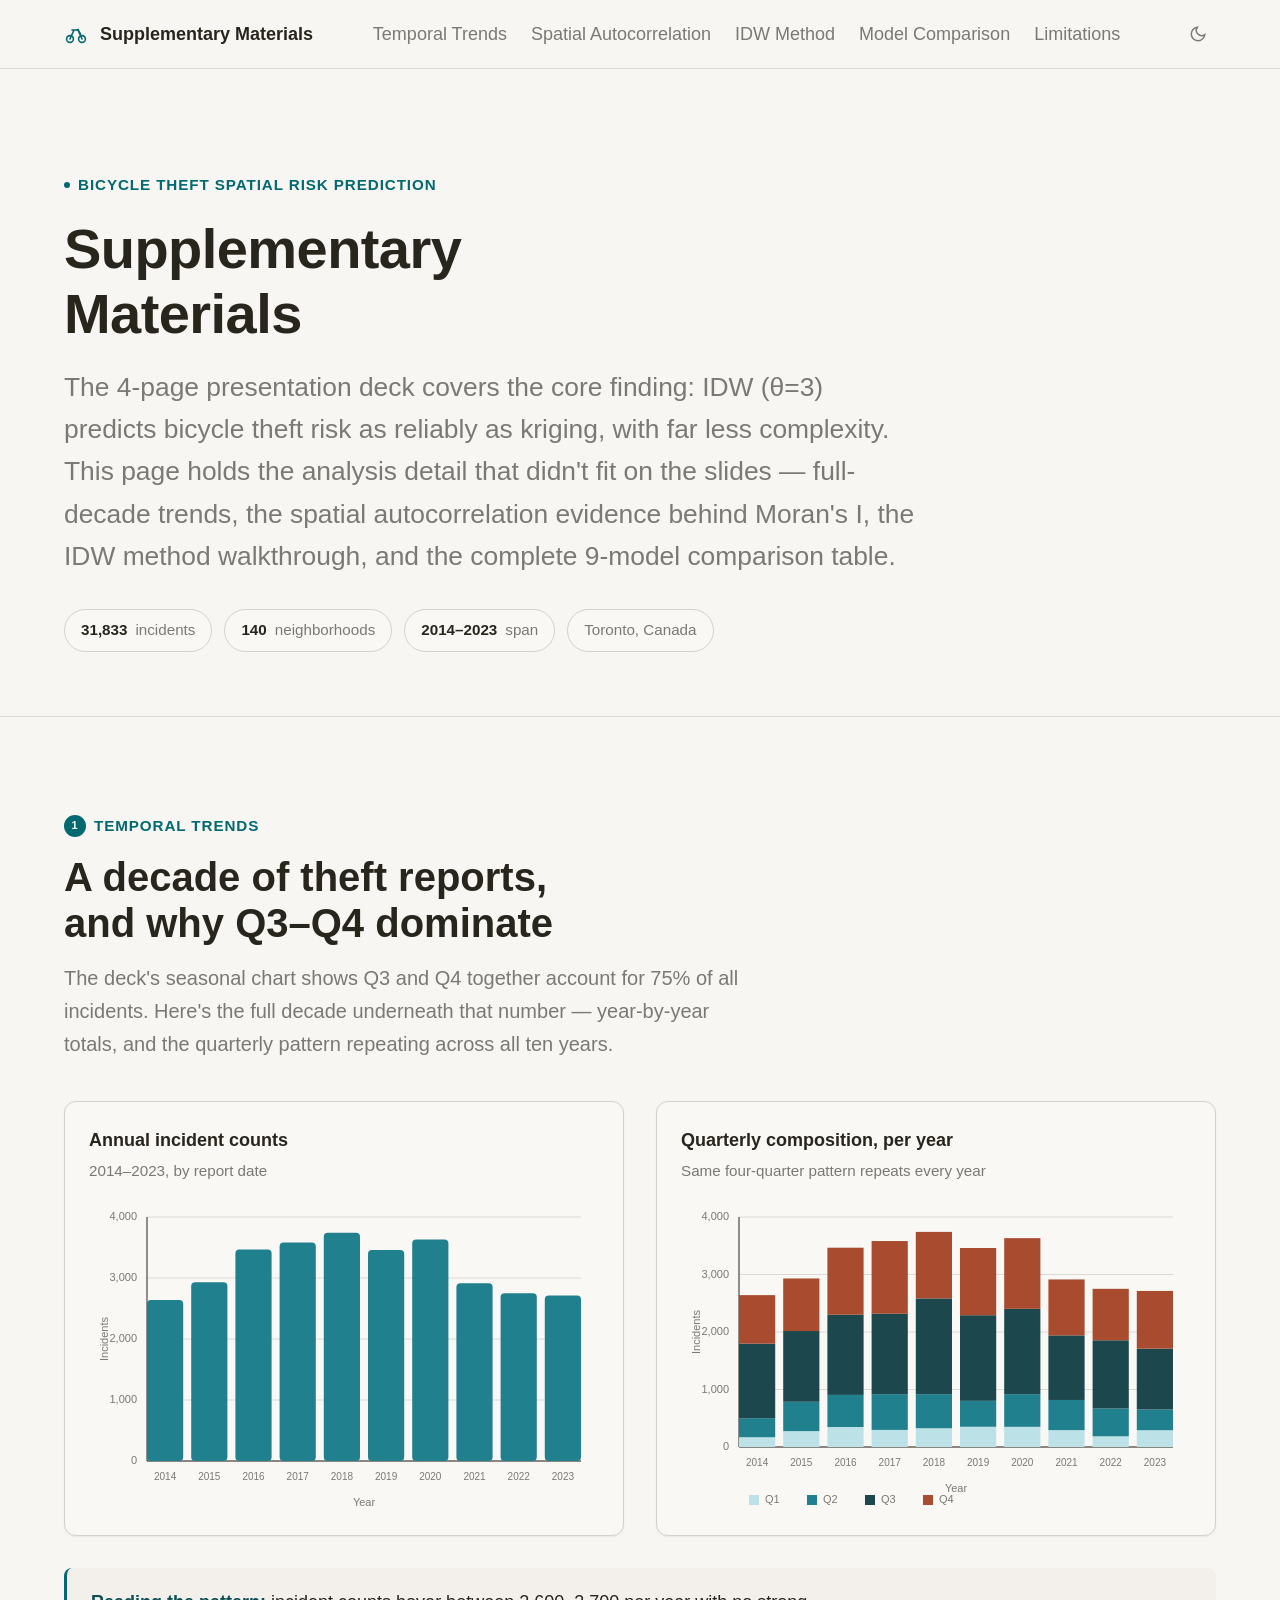
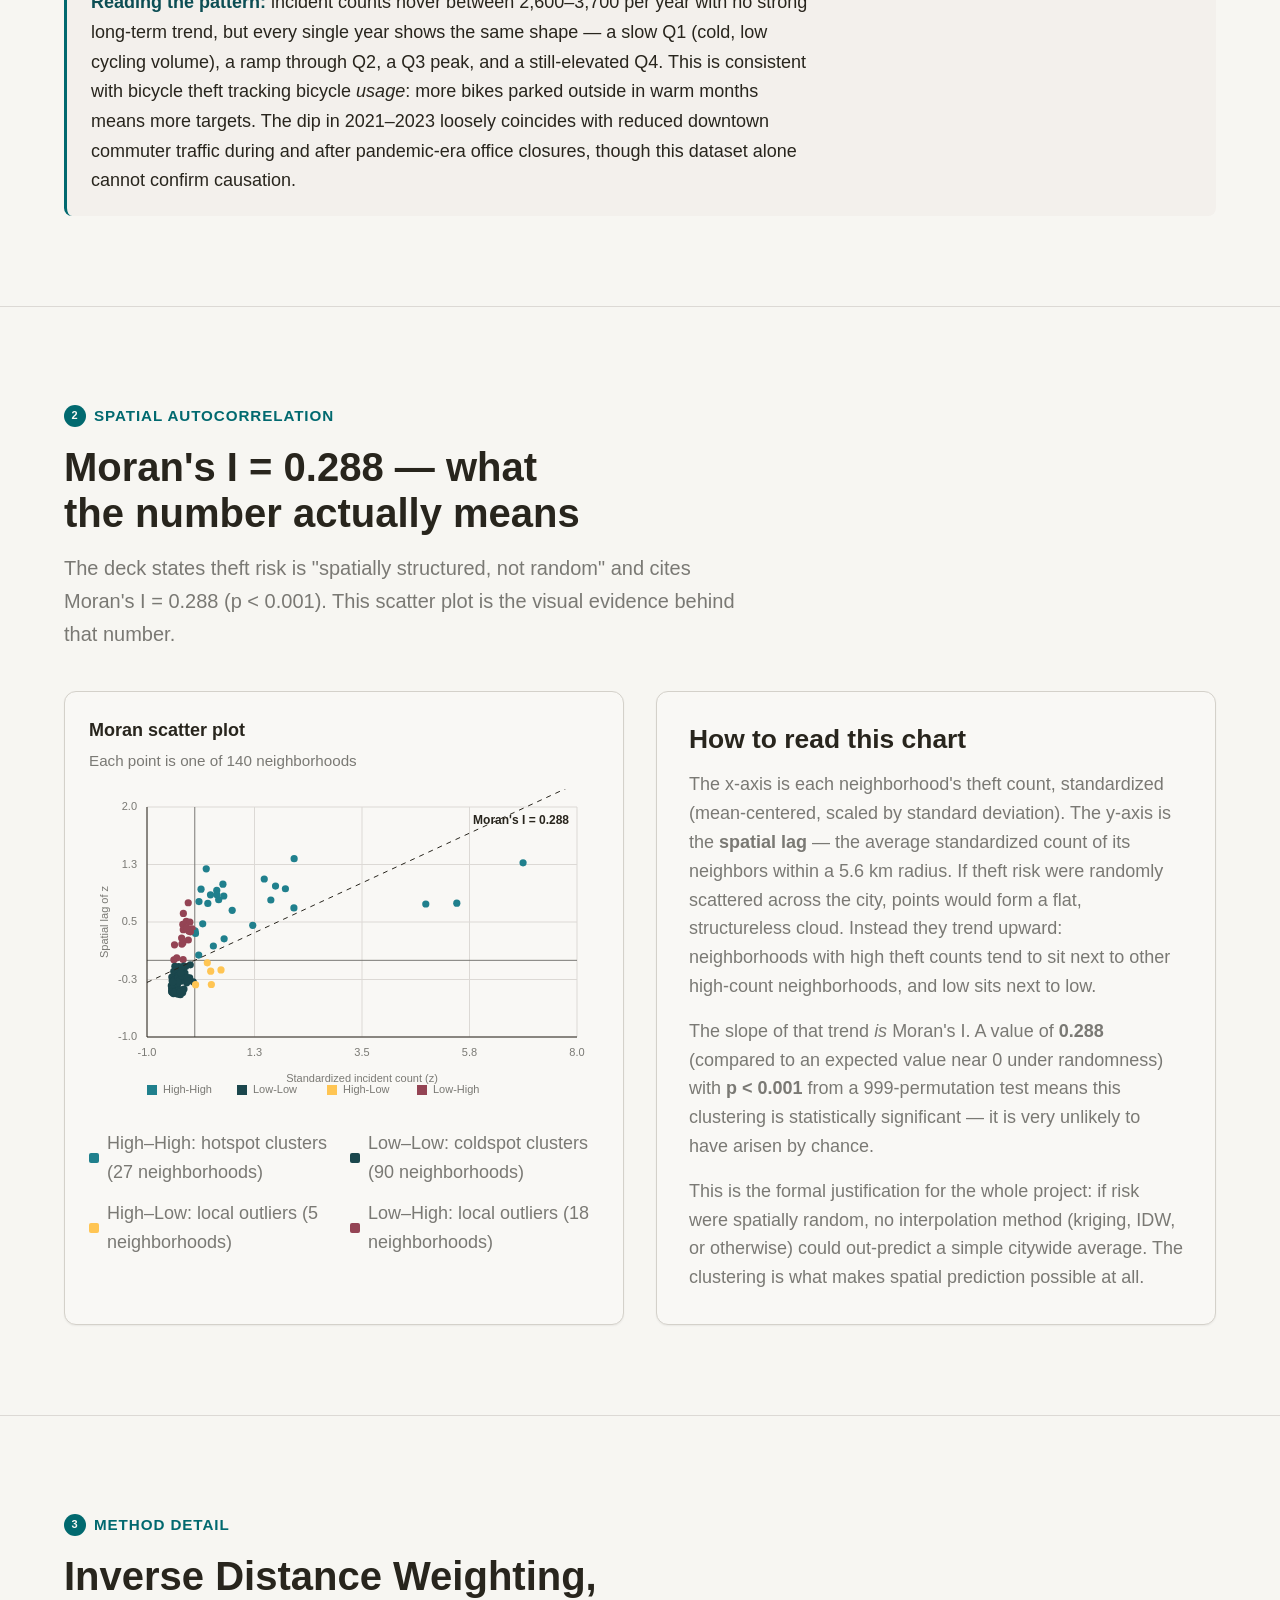
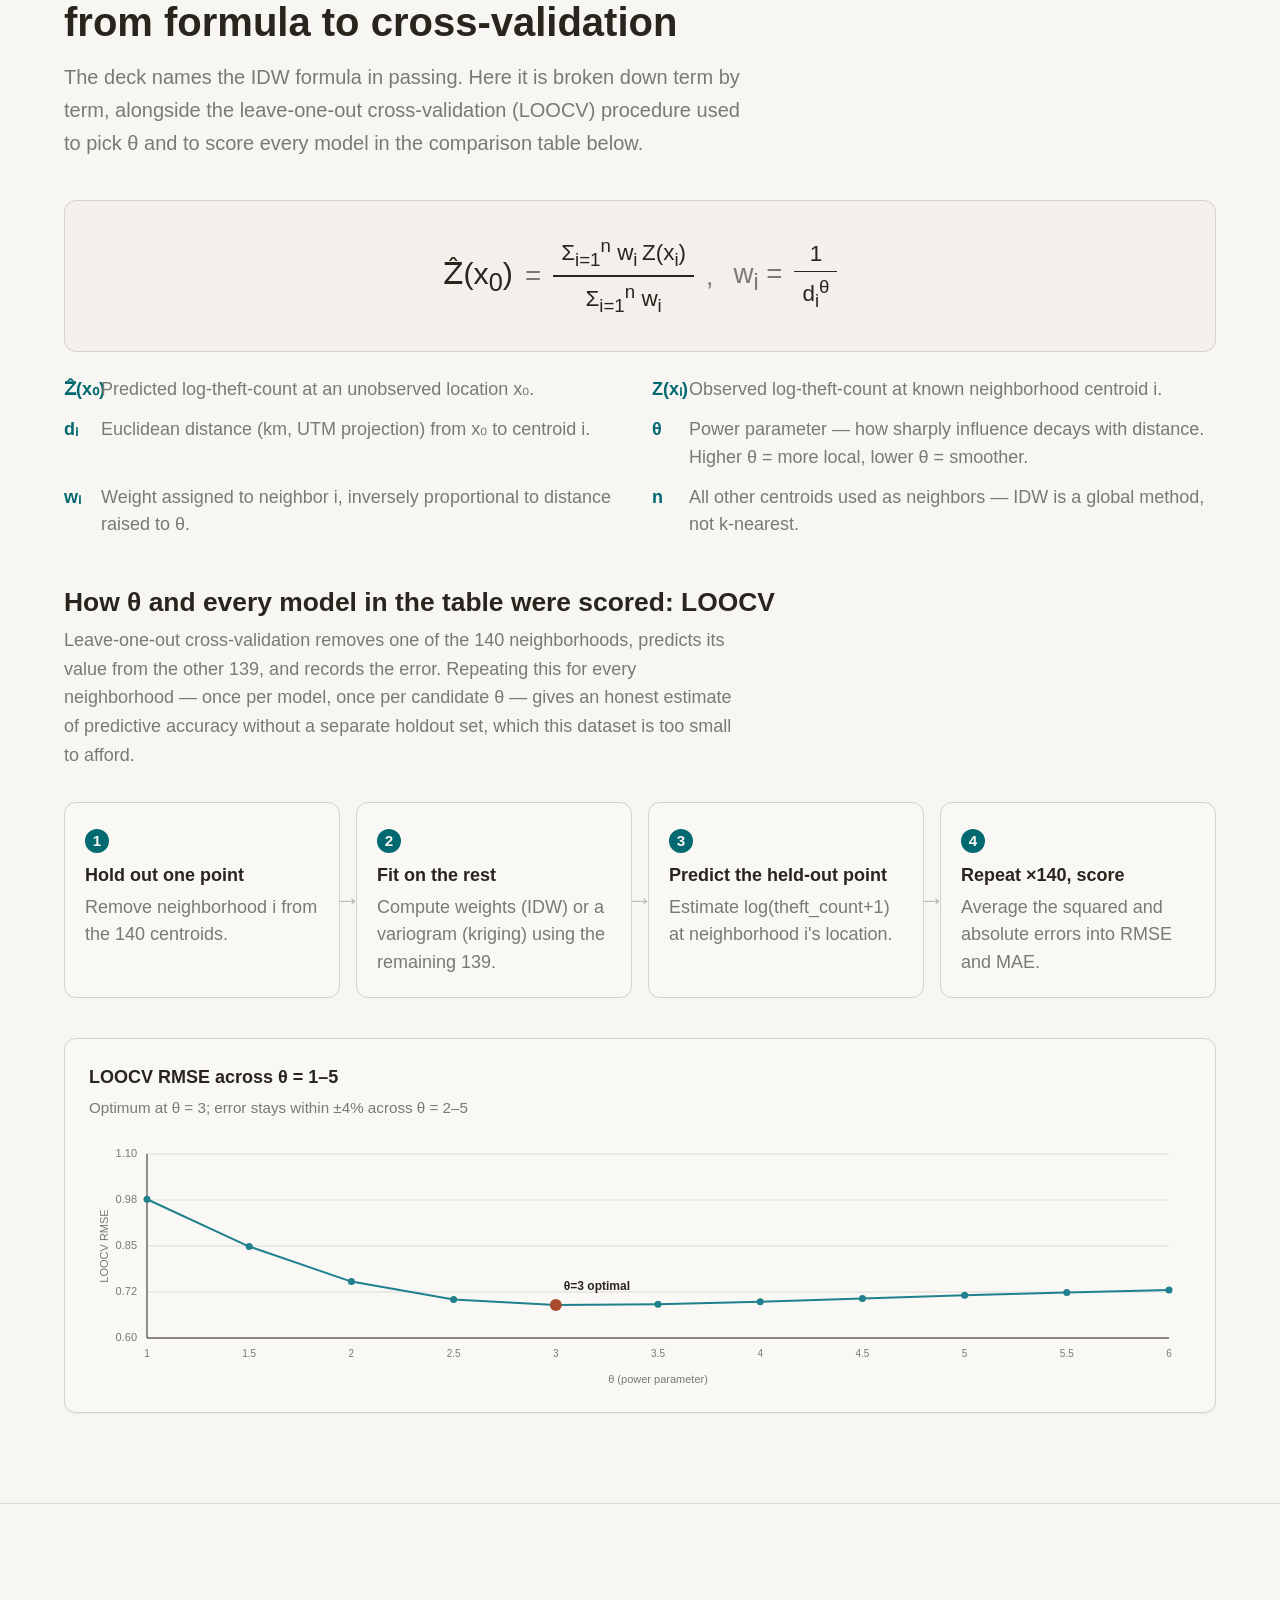
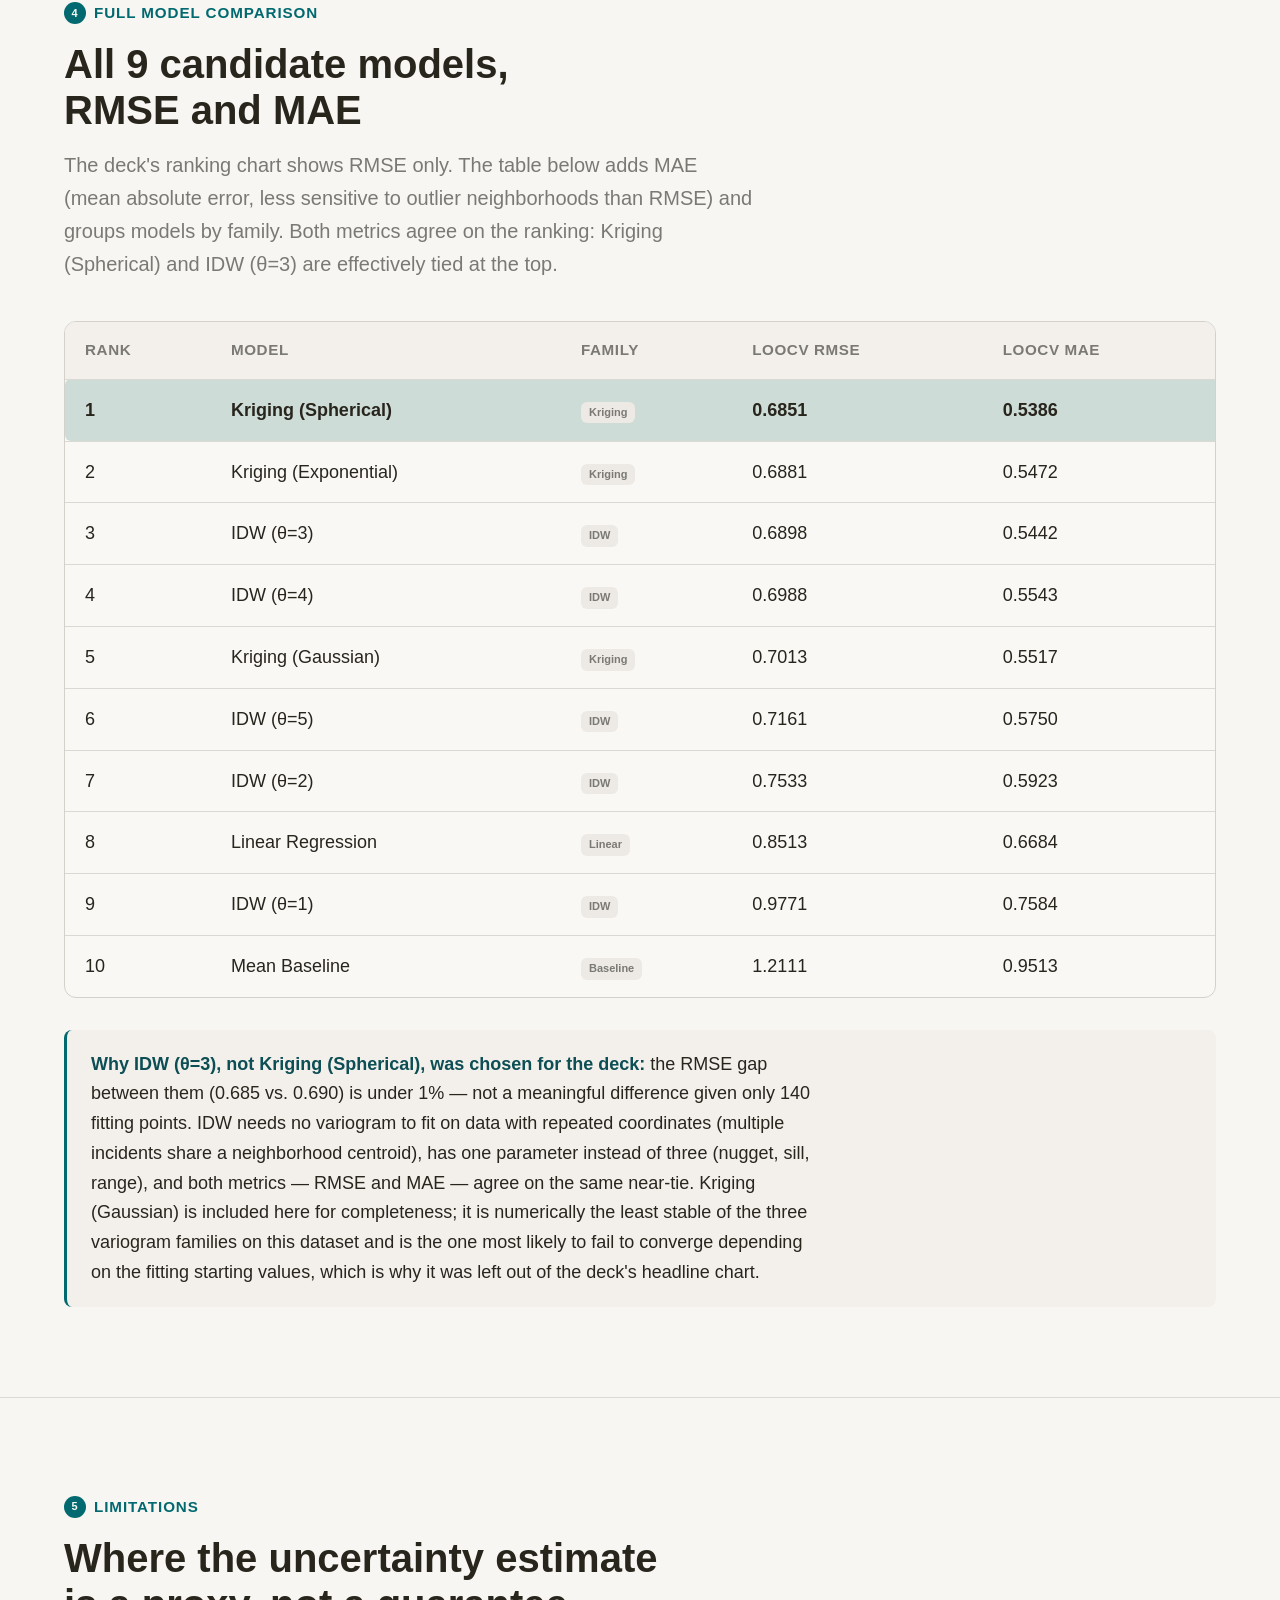
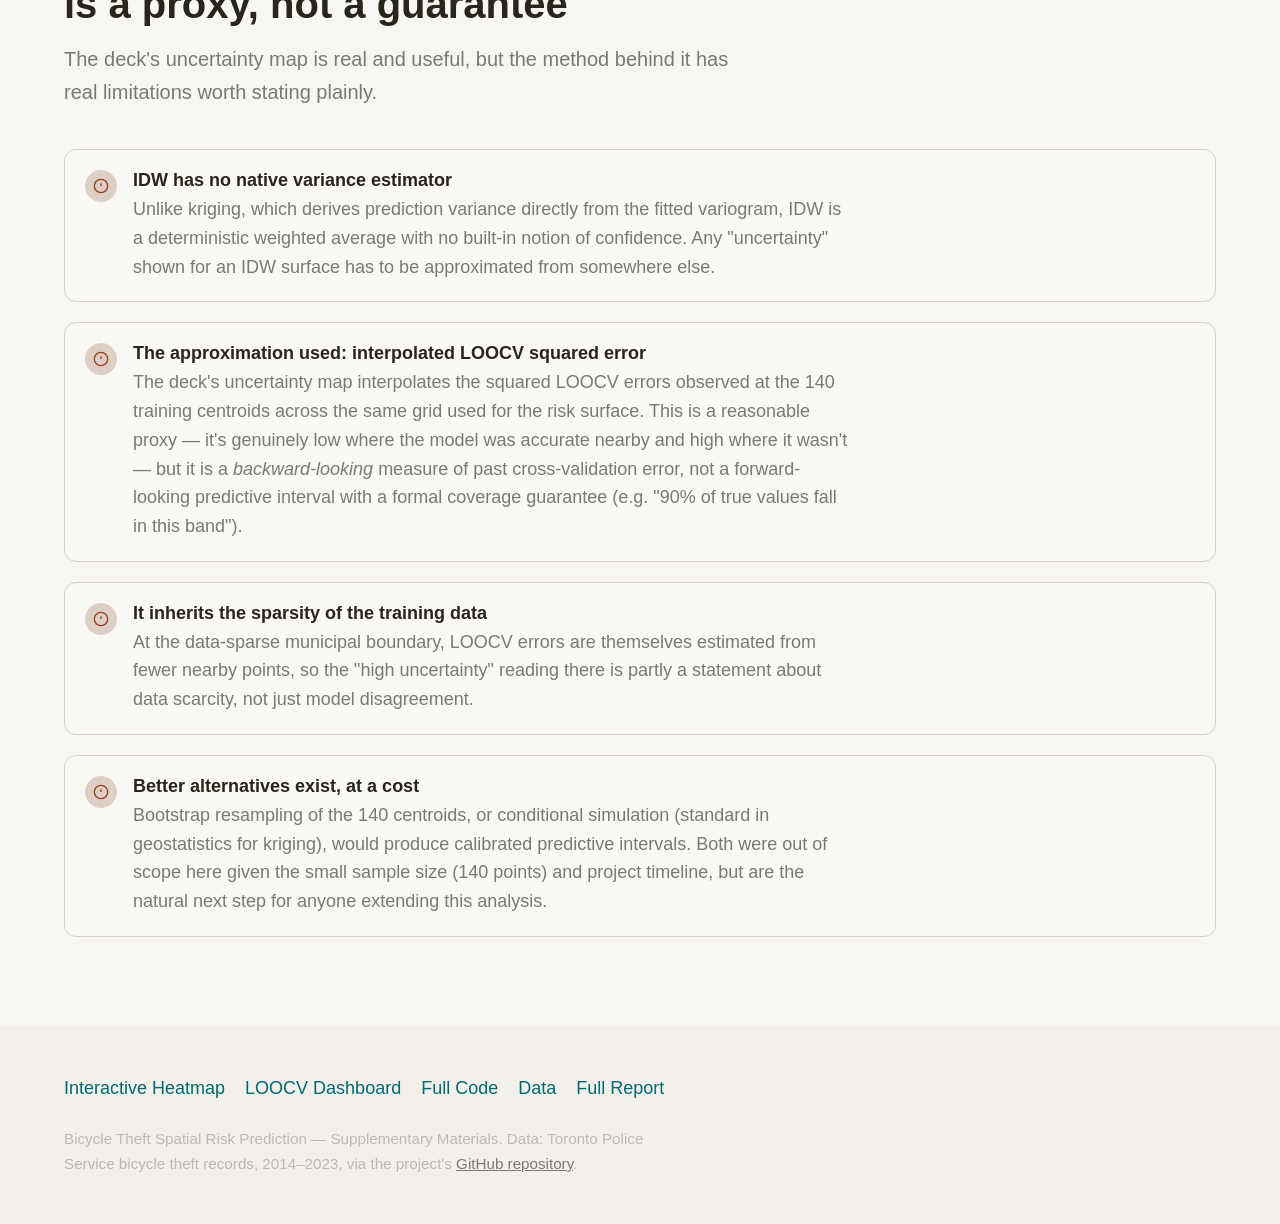
==== index_mywebsite/index.html @ 3621bbf5 "Add index entry for supplementary website" ====
<!DOCTYPE html>
<html lang="en">
<head>
<meta charset="UTF-8" />
<meta name="viewport" content="width=device-width, initial-scale=1.0" />
<title>Supplementary Materials — Bicycle Theft Spatial Risk Prediction</title>
<meta name="description" content="Extended methodology, temporal trends, spatial autocorrelation evidence, and full model comparison table supporting the Bicycle Theft Spatial Risk Prediction presentation." />


<style>
*,
*::before,
*::after {
  box-sizing: border-box;
  margin: 0;
  padding: 0;
}

html {
  -moz-text-size-adjust: none;
  -webkit-text-size-adjust: none;
  text-size-adjust: none;
  -webkit-font-smoothing: antialiased;
  -moz-osx-font-smoothing: grayscale;
  text-rendering: optimizeLegibility;
  scroll-behavior: smooth;
  hanging-punctuation: first last;
  scroll-padding-top: var(--space-16);
}

body {
  min-height: 100dvh;
  line-height: 1.6;
  font-family: var(--font-body, sans-serif);
  font-size: var(--text-base);
  color: var(--color-text);
  background-color: var(--color-bg);
}

img,
picture,
video,
canvas,
svg {
  display: block;
  max-width: 100%;
  height: auto;
}
ul[role='list'],
ol[role='list'] {
  list-style: none;
}
input,
button,
textarea,
select {
  font: inherit;
  color: inherit;
}

h1,
h2,
h3,
h4,
h5,
h6 {
  text-wrap: balance;
  line-height: 1.15;
}
p,
li,
figcaption {
  text-wrap: pretty;
  max-width: 72ch;
}

::selection {
  background: oklch(from var(--color-primary) l c h / 0.25);
  color: var(--color-text);
}

:focus-visible {
  outline: 2px solid var(--color-primary);
  outline-offset: 3px;
  border-radius: var(--radius-sm);
}

@media (prefers-reduced-motion: reduce) {
  *,
  *::before,
  *::after {
    animation-duration: 0.01ms !important;
    animation-iteration-count: 1 !important;
    transition-duration: 0.01ms !important;
    scroll-behavior: auto !important;
  }
}

button {
  cursor: pointer;
  background: none;
  border: none;
}
table {
  border-collapse: collapse;
  width: 100%;
}

a,
button,
[role='button'],
[role='link'],
input,
textarea,
select {
  transition:
    color var(--transition-interactive),
    background var(--transition-interactive),
    border-color var(--transition-interactive),
    box-shadow var(--transition-interactive);
}

.sr-only {
  position: absolute;
  width: 1px;
  height: 1px;
  padding: 0;
  margin: -1px;
  overflow: hidden;
  clip: rect(0, 0, 0, 0);
  white-space: nowrap;
  border-width: 0;
}


/* ============================================================
   DESIGN TOKENS — Nexus palette (matches presentation deck)
   ============================================================ */
:root,
[data-theme='light'] {
  --color-bg: #f7f6f2;
  --color-surface: #f9f8f5;
  --color-surface-2: #fbfbf9;
  --color-surface-offset: #f3f0ec;
  --color-surface-offset-2: #edeae5;
  --color-divider: #dcd9d5;
  --color-border: #d4d1ca;

  --color-text: #28251d;
  --color-text-muted: #7a7974;
  --color-text-faint: #bab9b4;
  --color-text-inverse: #f9f8f4;

  --color-primary: #01696f;
  --color-primary-hover: #0c4e54;
  --color-primary-active: #0f3638;
  --color-primary-highlight: #cedcd8;

  --color-warning: #964219;
  --color-warning-highlight: #ddcfc6;
  --color-error: #a12c7b;
  --color-success: #437a22;

  /* chart-only extended hues, harmonized with primary teal */
  --color-chart-1: #20808d;
  --color-chart-2: #a84b2f;
  --color-chart-3: #1b474d;
  --color-chart-4: #bce2e7;
  --color-chart-5: #944454;
  --color-chart-6: #ffc553;
  --color-chart-7: #848456;
  --color-chart-8: #6e522b;

  --radius-sm: 0.375rem;
  --radius-md: 0.5rem;
  --radius-lg: 0.75rem;
  --radius-xl: 1rem;
  --radius-full: 9999px;

  --transition-interactive: 180ms cubic-bezier(0.16, 1, 0.3, 1);

  --shadow-sm: 0 1px 2px oklch(0.2 0.01 80 / 0.06);
  --shadow-md: 0 4px 12px oklch(0.2 0.01 80 / 0.08);
  --shadow-lg: 0 12px 32px oklch(0.2 0.01 80 / 0.12);

  --content-narrow: 640px;
  --content-default: 960px;
  --content-wide: 1200px;

  --font-display: 'General Sans', 'Helvetica Neue', sans-serif;
  --font-body: 'Satoshi', 'Helvetica Neue', sans-serif;
}

[data-theme='dark'] {
  --color-bg: #171614;
  --color-surface: #1c1b19;
  --color-surface-2: #201f1d;
  --color-surface-offset: #1d1c1a;
  --color-surface-offset-2: #22211f;
  --color-divider: #262523;
  --color-border: #393836;
  --color-text: #cdccca;
  --color-text-muted: #797876;
  --color-text-faint: #5a5957;
  --color-text-inverse: #2b2a28;
  --color-primary: #4f98a3;
  --color-primary-hover: #227f8b;
  --color-primary-active: #1a626b;
  --color-primary-highlight: #313b3b;
  --color-warning: #bb653b;
  --color-warning-highlight: #564942;
  --color-error: #d163a7;
  --color-success: #6daa45;

  --color-chart-1: #4f98a3;
  --color-chart-2: #d38564;
  --color-chart-3: #7fb8c2;
  --color-chart-4: #2d5a60;
  --color-chart-5: #c2879a;
  --color-chart-6: #ffd57a;
  --color-chart-7: #a9a983;
  --color-chart-8: #a1815c;

  --shadow-sm: 0 1px 2px oklch(0 0 0 / 0.2);
  --shadow-md: 0 4px 12px oklch(0 0 0 / 0.3);
  --shadow-lg: 0 12px 32px oklch(0 0 0 / 0.4);
}

:root {
  --text-xs: clamp(0.85rem, 0.8rem + 0.25vw, 0.95rem);
  --text-sm: clamp(1rem, 0.92rem + 0.35vw, 1.125rem);
  --text-base: clamp(1.125rem, 1.05rem + 0.3vw, 1.25rem);
  --text-lg: clamp(1.3rem, 1.15rem + 0.8vw, 1.65rem);
  --text-xl: clamp(1.65rem, 1.3rem + 1.5vw, 2.5rem);
  --text-2xl: clamp(2.25rem, 1.3rem + 2.75vw, 3.5rem);

  --space-1: 0.25rem;
  --space-2: 0.5rem;
  --space-3: 0.75rem;
  --space-4: 1rem;
  --space-5: 1.25rem;
  --space-6: 1.5rem;
  --space-8: 2rem;
  --space-10: 2.5rem;
  --space-12: 3rem;
  --space-16: 4rem;
  --space-20: 5rem;
  --space-24: 6rem;
  --space-32: 8rem;
}

/* ============================================================
   LAYOUT
   ============================================================ */
.container {
  max-width: var(--content-wide);
  margin-inline: auto;
  padding-inline: var(--space-6);
}

.prose-width {
  max-width: 72ch;
}

section {
  padding-block: clamp(var(--space-16), 7vw, var(--space-24));
  border-bottom: 1px solid var(--color-divider);
}

section:last-of-type {
  border-bottom: none;
}

/* ============================================================
   HEADER / NAV
   ============================================================ */
.site-header {
  position: sticky;
  top: 0;
  z-index: 50;
  background: oklch(from var(--color-bg) l c h / 0.88);
  backdrop-filter: blur(12px);
  border-bottom: 1px solid var(--color-divider);
}

.site-header__inner {
  display: flex;
  align-items: center;
  justify-content: space-between;
  gap: var(--space-4);
  padding-block: var(--space-4);
  max-width: var(--content-wide);
  margin-inline: auto;
  padding-inline: var(--space-6);
}

.brand {
  display: flex;
  align-items: center;
  gap: var(--space-3);
  font-family: var(--font-display);
  font-weight: 600;
  font-size: var(--text-sm);
  color: var(--color-text);
  text-decoration: none;
  white-space: nowrap;
}

.brand svg {
  flex-shrink: 0;
}

.main-nav {
  display: flex;
  gap: var(--space-6);
  align-items: center;
}

.main-nav a {
  font-size: var(--text-sm);
  color: var(--color-text-muted);
  text-decoration: none;
  white-space: nowrap;
}

.main-nav a:hover {
  color: var(--color-primary);
}

.nav-scroll {
  overflow-x: auto;
  scrollbar-width: none;
}
.nav-scroll::-webkit-scrollbar {
  display: none;
}

.theme-toggle {
  display: inline-flex;
  align-items: center;
  justify-content: center;
  width: 36px;
  height: 36px;
  border-radius: var(--radius-full);
  color: var(--color-text-muted);
  flex-shrink: 0;
}
.theme-toggle:hover {
  color: var(--color-primary);
  background: var(--color-surface-offset);
}

/* ============================================================
   HERO
   ============================================================ */
.hero {
  padding-block: clamp(var(--space-16), 8vw, var(--space-24)) clamp(var(--space-10), 5vw, var(--space-16));
}

.hero__eyebrow {
  display: inline-flex;
  align-items: center;
  gap: var(--space-2);
  font-size: var(--text-xs);
  font-weight: 600;
  letter-spacing: 0.06em;
  text-transform: uppercase;
  color: var(--color-primary);
  margin-bottom: var(--space-5);
}

.hero__eyebrow::before {
  content: '';
  width: 6px;
  height: 6px;
  border-radius: var(--radius-full);
  background: var(--color-primary);
}

.hero h1 {
  font-family: var(--font-display);
  font-size: var(--text-2xl);
  font-weight: 600;
  letter-spacing: -0.01em;
  color: var(--color-text);
  max-width: 20ch;
  margin-bottom: var(--space-5);
}

.hero p {
  font-size: var(--text-lg);
  line-height: 1.6;
  color: var(--color-text-muted);
  max-width: 58ch;
  margin-bottom: var(--space-8);
}

.hero__meta {
  display: flex;
  flex-wrap: wrap;
  gap: var(--space-3);
}

.pill {
  display: inline-flex;
  align-items: center;
  gap: var(--space-2);
  padding: var(--space-2) var(--space-4);
  border-radius: var(--radius-full);
  background: var(--color-surface);
  border: 1px solid var(--color-border);
  font-size: var(--text-xs);
  color: var(--color-text-muted);
  font-variant-numeric: tabular-nums lining-nums;
}

.pill strong {
  color: var(--color-text);
  font-weight: 600;
}

/* ============================================================
   SECTION HEADINGS
   ============================================================ */
.section-label {
  display: inline-flex;
  align-items: center;
  gap: var(--space-2);
  font-size: var(--text-xs);
  font-weight: 600;
  letter-spacing: 0.06em;
  text-transform: uppercase;
  color: var(--color-primary);
  margin-bottom: var(--space-4);
}

.section-label .num {
  display: inline-flex;
  align-items: center;
  justify-content: center;
  width: 22px;
  height: 22px;
  border-radius: var(--radius-full);
  background: var(--color-primary);
  color: var(--color-text-inverse);
  font-size: 11px;
}

.section-title {
  font-family: var(--font-display);
  font-size: var(--text-xl);
  font-weight: 600;
  color: var(--color-text);
  margin-bottom: var(--space-4);
  max-width: 32ch;
}

.section-intro {
  font-size: var(--text-base);
  line-height: 1.65;
  color: var(--color-text-muted);
  max-width: 62ch;
  margin-bottom: var(--space-10);
}

/* ============================================================
   CARDS / PANELS
   ============================================================ */
.card {
  background: var(--color-surface);
  border: 1px solid var(--color-border);
  border-radius: var(--radius-lg);
  padding: var(--space-8);
  box-shadow: var(--shadow-sm);
}

.grid-2 {
  display: grid;
  grid-template-columns: 1fr 1fr;
  gap: var(--space-8);
}

.grid-3 {
  display: grid;
  grid-template-columns: repeat(3, 1fr);
  gap: var(--space-6);
}

@media (max-width: 860px) {
  .grid-2,
  .grid-3 {
    grid-template-columns: 1fr;
  }
}

.chart-card {
  background: var(--color-surface);
  border: 1px solid var(--color-border);
  border-radius: var(--radius-lg);
  padding: var(--space-6) var(--space-6) var(--space-4);
  box-shadow: var(--shadow-sm);
}

.chart-card__title {
  font-size: var(--text-sm);
  font-weight: 600;
  color: var(--color-text);
  margin-bottom: var(--space-1);
}

.chart-card__subtitle {
  font-size: var(--text-xs);
  color: var(--color-text-muted);
  margin-bottom: var(--space-4);
}

.chart-canvas-wrap {
  position: relative;
  height: 320px;
}

.chart-canvas-wrap.short {
  height: 260px;
}

.callout {
  border-left: 3px solid var(--color-primary);
  background: var(--color-surface-offset);
  border-radius: var(--radius-md);
  padding: var(--space-5) var(--space-6);
  font-size: var(--text-sm);
  line-height: 1.65;
  color: var(--color-text);
}

.callout strong {
  color: var(--color-primary-hover);
}

[data-theme='dark'] .callout strong {
  color: var(--color-primary);
}

.callout.warning {
  border-left-color: var(--color-warning);
}

.callout p + p {
  margin-top: var(--space-3);
}

/* ============================================================
   STAT ROW
   ============================================================ */
.stat-row {
  display: grid;
  grid-template-columns: repeat(4, 1fr);
  gap: var(--space-6);
  margin-bottom: var(--space-10);
}

@media (max-width: 860px) {
  .stat-row {
    grid-template-columns: repeat(2, 1fr);
  }
}

.stat {
  padding: var(--space-5);
  background: var(--color-surface);
  border: 1px solid var(--color-border);
  border-radius: var(--radius-lg);
}

.stat__value {
  font-family: var(--font-display);
  font-size: var(--text-xl);
  font-weight: 600;
  color: var(--color-primary);
  font-variant-numeric: tabular-nums lining-nums;
  margin-bottom: var(--space-1);
}

.stat__label {
  font-size: var(--text-xs);
  color: var(--color-text-muted);
}

/* ============================================================
   TABLE
   ============================================================ */
.table-wrap {
  overflow-x: auto;
  border: 1px solid var(--color-border);
  border-radius: var(--radius-lg);
  background: var(--color-surface);
}

.data-table {
  font-size: var(--text-sm);
}

.data-table th,
.data-table td {
  padding: var(--space-4) var(--space-5);
  text-align: left;
  border-bottom: 1px solid var(--color-divider);
  white-space: nowrap;
}

.data-table th {
  font-size: var(--text-xs);
  text-transform: uppercase;
  letter-spacing: 0.04em;
  color: var(--color-text-muted);
  font-weight: 600;
  background: var(--color-surface-offset);
}

.data-table td {
  font-variant-numeric: tabular-nums lining-nums;
  color: var(--color-text);
}

.data-table tr:last-child td {
  border-bottom: none;
}

.data-table tr.is-best td {
  background: var(--color-primary-highlight);
  font-weight: 600;
}

.data-table tr.is-best td:first-child {
  border-radius: var(--radius-sm) 0 0 var(--radius-sm);
}

.tag {
  display: inline-block;
  padding: 2px var(--space-2);
  border-radius: var(--radius-sm);
  font-size: 11px;
  font-weight: 600;
  background: var(--color-surface-offset-2);
  color: var(--color-text-muted);
}

/* ============================================================
   FORMULA BLOCK
   ============================================================ */
.formula-block {
  background: var(--color-surface-offset);
  border: 1px solid var(--color-border);
  border-radius: var(--radius-lg);
  padding: var(--space-8);
  text-align: center;
  font-size: var(--text-lg);
  color: var(--color-text);
  margin-bottom: var(--space-6);
  overflow-x: auto;
}

.formula-row {
  display: flex;
  align-items: center;
  justify-content: center;
  flex-wrap: wrap;
  gap: var(--space-3);
  font-family: var(--font-display);
}

.formula-var {
  font-size: 1.15em;
}

.formula-eq {
  font-size: 1.05em;
  color: var(--color-text-muted);
}

.formula-eq--gap {
  margin-left: var(--space-2);
}

.formula-comma {
  color: var(--color-text-muted);
}

.formula-frac {
  display: inline-flex;
  flex-direction: column;
  align-items: center;
  font-size: 0.85em;
  line-height: 1.4;
  vertical-align: middle;
}

.formula-frac__top,
.formula-frac__bottom {
  padding-inline: var(--space-2);
  white-space: nowrap;
}

.formula-frac__bar {
  width: 100%;
  height: 1.5px;
  background: var(--color-text);
  margin-block: 2px;
}

.legend-list {
  display: grid;
  grid-template-columns: repeat(2, 1fr);
  gap: var(--space-3) var(--space-6);
  margin-top: var(--space-6);
}

@media (max-width: 640px) {
  .legend-list {
    grid-template-columns: 1fr;
  }
}

.legend-item {
  display: flex;
  gap: var(--space-3);
  font-size: var(--text-sm);
  line-height: 1.55;
}

.legend-item .sym {
  font-family: var(--font-display);
  font-weight: 600;
  color: var(--color-primary);
  flex-shrink: 0;
  width: 2.5ch;
}

.legend-item .desc {
  color: var(--color-text-muted);
}

/* ============================================================
   FLOW STEPS (LOOCV diagram)
   ============================================================ */
.flow-steps {
  display: grid;
  grid-template-columns: repeat(4, 1fr);
  gap: var(--space-4);
  margin-top: var(--space-8);
}

@media (max-width: 860px) {
  .flow-steps {
    grid-template-columns: 1fr;
  }
}

.flow-step {
  position: relative;
  padding: var(--space-5);
  background: var(--color-surface);
  border: 1px solid var(--color-border);
  border-radius: var(--radius-lg);
}

.flow-step__num {
  display: inline-flex;
  align-items: center;
  justify-content: center;
  width: 24px;
  height: 24px;
  border-radius: var(--radius-full);
  background: var(--color-primary);
  color: var(--color-text-inverse);
  font-size: var(--text-xs);
  font-weight: 600;
  margin-bottom: var(--space-3);
}

.flow-step h4 {
  font-size: var(--text-sm);
  font-weight: 600;
  margin-bottom: var(--space-2);
  color: var(--color-text);
}

.flow-step p {
  font-size: var(--text-sm);
  line-height: 1.55;
  color: var(--color-text-muted);
}

.flow-arrow {
  display: none;
}

@media (min-width: 861px) {
  .flow-step:not(:last-child)::after {
    content: '→';
    position: absolute;
    right: -22px;
    top: 50%;
    transform: translateY(-50%);
    color: var(--color-text-faint);
    font-size: var(--text-lg);
  }
}

/* ============================================================
   QUADRANT LEGEND (Moran scatter)
   ============================================================ */
.quadrant-legend {
  display: grid;
  grid-template-columns: repeat(2, 1fr);
  gap: var(--space-3);
  margin-top: var(--space-5);
}

@media (max-width: 640px) {
  .quadrant-legend {
    grid-template-columns: 1fr;
  }
}

.quadrant-item {
  display: flex;
  align-items: center;
  gap: var(--space-2);
  font-size: var(--text-sm);
  color: var(--color-text-muted);
}

.quadrant-swatch {
  width: 10px;
  height: 10px;
  border-radius: 2px;
  flex-shrink: 0;
}

/* ============================================================
   LIMITATIONS LIST
   ============================================================ */
.limitations-list {
  display: flex;
  flex-direction: column;
  gap: var(--space-5);
}

.limitation-item {
  display: flex;
  gap: var(--space-4);
  padding: var(--space-5);
  background: var(--color-surface);
  border: 1px solid var(--color-border);
  border-radius: var(--radius-lg);
}

.limitation-item__icon {
  flex-shrink: 0;
  width: 32px;
  height: 32px;
  border-radius: var(--radius-full);
  background: var(--color-warning-highlight);
  color: var(--color-warning);
  display: flex;
  align-items: center;
  justify-content: center;
}

.limitation-item h4 {
  font-size: var(--text-sm);
  font-weight: 600;
  margin-bottom: var(--space-1);
  color: var(--color-text);
}

.limitation-item p {
  font-size: var(--text-sm);
  line-height: 1.6;
  color: var(--color-text-muted);
}

/* ============================================================
   FOOTER
   ============================================================ */
.site-footer {
  padding-block: var(--space-12);
  background: var(--color-surface-offset);
}

.footer-links {
  display: flex;
  flex-wrap: wrap;
  gap: var(--space-2) var(--space-5);
  margin-bottom: var(--space-6);
}

.footer-links a {
  display: inline-flex;
  align-items: center;
  gap: var(--space-2);
  font-size: var(--text-sm);
  color: var(--color-primary);
  text-decoration: none;
}

.footer-links a:hover {
  color: var(--color-primary-hover);
  text-decoration: underline;
}

.footer-meta {
  font-size: var(--text-xs);
  color: var(--color-text-faint);
}

.footer-meta a {
  color: var(--color-text-muted);
  text-decoration: underline;
}

/* ============================================================
   SCROLL REVEAL
   ============================================================ */
.reveal {
  opacity: 0;
  transform: translateY(16px);
  transition:
    opacity 0.6s cubic-bezier(0.16, 1, 0.3, 1),
    transform 0.6s cubic-bezier(0.16, 1, 0.3, 1);
}

.reveal.is-visible {
  opacity: 1;
  transform: translateY(0);
}

@media (prefers-reduced-motion: reduce) {
  .reveal {
    opacity: 1;
    transform: none;
  }
}

</style>

</head>
<body>

<a href="#main" class="sr-only">Skip to content</a>

<header class="site-header">
  <div class="site-header__inner">
    <a href="#top" class="brand" aria-label="Bicycle Theft Spatial Risk Prediction — Supplementary Materials">
      <svg width="24" height="24" viewBox="0 0 24 24" fill="none" aria-hidden="true">
        <circle cx="6" cy="17" r="3.4" stroke="currentColor" stroke-width="1.6" style="color:var(--color-primary)"/>
        <circle cx="18" cy="17" r="3.4" stroke="currentColor" stroke-width="1.6" style="color:var(--color-primary)"/>
        <path d="M6 17L10 8H14L18 17M10 8H8M14 8L16.5 12" stroke="currentColor" stroke-width="1.6" stroke-linecap="round" stroke-linejoin="round" style="color:var(--color-primary)"/>
        <circle cx="14" cy="8" r="1.3" fill="currentColor" style="color:var(--color-primary)"/>
      </svg>
      <span>Supplementary&nbsp;Materials</span>
    </a>
    <nav class="main-nav nav-scroll" aria-label="Section navigation">
      <a href="#trends">Temporal Trends</a>
      <a href="#autocorrelation">Spatial Autocorrelation</a>
      <a href="#method">IDW Method</a>
      <a href="#comparison">Model Comparison</a>
      <a href="#limitations">Limitations</a>
    </nav>
    <button class="theme-toggle" data-theme-toggle aria-label="Switch to dark mode">
      <svg width="18" height="18" viewBox="0 0 24 24" fill="none" stroke="currentColor" stroke-width="2"><path d="M21 12.79A9 9 0 1 1 11.21 3 7 7 0 0 0 21 12.79z"/></svg>
    </button>
  </div>
</header>

<main id="main">

  <!-- ============ HERO ============ -->
  <section class="hero" id="top">
    <div class="container">
      <div class="hero__eyebrow">Bicycle Theft Spatial Risk Prediction</div>
      <h1>Supplementary Materials</h1>
      <p>
        The 4-page presentation deck covers the core finding: IDW (θ=3) predicts bicycle theft risk
        as reliably as kriging, with far less complexity. This page holds the analysis detail that
        didn't fit on the slides — full-decade trends, the spatial autocorrelation evidence behind
        Moran's I, the IDW method walkthrough, and the complete 9-model comparison table.
      </p>
      <div class="hero__meta">
        <span class="pill"><strong>31,833</strong> incidents</span>
        <span class="pill"><strong>140</strong> neighborhoods</span>
        <span class="pill"><strong>2014–2023</strong> span</span>
        <span class="pill">Toronto, Canada</span>
      </div>
    </div>
  </section>

  <!-- ============ 1. TEMPORAL TRENDS ============ -->
  <section id="trends">
    <div class="container">
      <div class="section-label"><span class="num">1</span> Temporal Trends</div>
      <h2 class="section-title">A decade of theft reports, and why Q3–Q4 dominate</h2>
      <p class="section-intro">
        The deck's seasonal chart shows Q3 and Q4 together account for 75% of all incidents. Here's the
        full decade underneath that number — year-by-year totals, and the quarterly pattern repeating
        across all ten years.
      </p>

      <div class="grid-2">
        <div class="chart-card reveal">
          <div class="chart-card__title">Annual incident counts</div>
          <div class="chart-card__subtitle">2014–2023, by report date</div>
          <div class="chart-canvas-wrap">
            <canvas id="chartYearly" role="img" aria-label="Bar chart of bicycle theft incidents per year from 2014 to 2023"></canvas>
          </div>
        </div>
        <div class="chart-card reveal">
          <div class="chart-card__title">Quarterly composition, per year</div>
          <div class="chart-card__subtitle">Same four-quarter pattern repeats every year</div>
          <div class="chart-canvas-wrap">
            <canvas id="chartYearQuarter" role="img" aria-label="Stacked bar chart of bicycle theft incidents by quarter for each year from 2014 to 2023"></canvas>
          </div>
        </div>
      </div>

      <div class="callout reveal" style="margin-top: var(--space-8);">
        <p>
          <strong>Reading the pattern:</strong> incident counts hover between 2,600–3,700 per year with no
          strong long-term trend, but every single year shows the same shape — a slow Q1 (cold, low cycling
          volume), a ramp through Q2, a Q3 peak, and a still-elevated Q4. This is consistent with bicycle theft
          tracking bicycle <em>usage</em>: more bikes parked outside in warm months means more targets. The dip in
          2021–2023 loosely coincides with reduced downtown commuter traffic during and after pandemic-era
          office closures, though this dataset alone cannot confirm causation.
        </p>
      </div>
    </div>
  </section>

  <!-- ============ 2. SPATIAL AUTOCORRELATION ============ -->
  <section id="autocorrelation">
    <div class="container">
      <div class="section-label"><span class="num">2</span> Spatial Autocorrelation</div>
      <h2 class="section-title">Moran's I = 0.288 — what the number actually means</h2>
      <p class="section-intro">
        The deck states theft risk is "spatially structured, not random" and cites Moran's I = 0.288
        (p &lt; 0.001). This scatter plot is the visual evidence behind that number.
      </p>

      <div class="grid-2">
        <div class="chart-card reveal">
          <div class="chart-card__title">Moran scatter plot</div>
          <div class="chart-card__subtitle">Each point is one of 140 neighborhoods</div>
          <div class="chart-canvas-wrap">
            <canvas id="chartMoran" role="img" aria-label="Scatter plot of standardized theft counts versus their spatial lag across 140 Toronto neighborhoods, showing positive spatial autocorrelation"></canvas>
          </div>
          <div class="quadrant-legend">
            <div class="quadrant-item"><span class="quadrant-swatch" style="background:var(--color-chart-1)"></span>High–High: hotspot clusters (27 neighborhoods)</div>
            <div class="quadrant-item"><span class="quadrant-swatch" style="background:var(--color-chart-3)"></span>Low–Low: coldspot clusters (90 neighborhoods)</div>
            <div class="quadrant-item"><span class="quadrant-swatch" style="background:var(--color-chart-6)"></span>High–Low: local outliers (5 neighborhoods)</div>
            <div class="quadrant-item"><span class="quadrant-swatch" style="background:var(--color-chart-5)"></span>Low–High: local outliers (18 neighborhoods)</div>
          </div>
        </div>

        <div class="card reveal">
          <h3 style="font-size: var(--text-lg); font-weight: 600; margin-bottom: var(--space-4);">How to read this chart</h3>
          <p style="font-size: var(--text-sm); color: var(--color-text-muted); margin-bottom: var(--space-4);">
            The x-axis is each neighborhood's theft count, standardized (mean-centered, scaled by standard
            deviation). The y-axis is the <strong>spatial lag</strong> — the average standardized count of its
            neighbors within a 5.6&nbsp;km radius. If theft risk were randomly scattered across the city, points
            would form a flat, structureless cloud. Instead they trend upward: neighborhoods with high theft
            counts tend to sit next to other high-count neighborhoods, and low sits next to low.
          </p>
          <p style="font-size: var(--text-sm); color: var(--color-text-muted); margin-bottom: var(--space-4);">
            The slope of that trend <em>is</em> Moran's I. A value of <strong>0.288</strong> (compared to an
            expected value near 0 under randomness) with <strong>p &lt; 0.001</strong> from a 999-permutation test
            means this clustering is statistically significant — it is very unlikely to have arisen by chance.
          </p>
          <p style="font-size: var(--text-sm); color: var(--color-text-muted);">
            This is the formal justification for the whole project: if risk were spatially random, no
            interpolation method (kriging, IDW, or otherwise) could out-predict a simple citywide average.
            The clustering is what makes spatial prediction possible at all.
          </p>
        </div>
      </div>
    </div>
  </section>

  <!-- ============ 3. IDW METHOD ============ -->
  <section id="method">
    <div class="container">
      <div class="section-label"><span class="num">3</span> Method Detail</div>
      <h2 class="section-title">Inverse Distance Weighting, from formula to cross-validation</h2>
      <p class="section-intro">
        The deck names the IDW formula in passing. Here it is broken down term by term, alongside the
        leave-one-out cross-validation (LOOCV) procedure used to pick θ and to score every model in the
        comparison table below.
      </p>

      <div class="formula-block reveal" aria-label="IDW prediction formula: Z hat of x zero equals the sum of w sub i times Z of x sub i, divided by the sum of w sub i; where w sub i equals 1 over d sub i to the power theta">
        <div class="formula-row">
          <span class="formula-var">Ẑ(x<sub>0</sub>)</span>
          <span class="formula-eq">=</span>
          <span class="formula-frac">
            <span class="formula-frac__top">Σ<sub>i=1</sub><sup>n</sup> w<sub>i</sub> Z(x<sub>i</sub>)</span>
            <span class="formula-frac__bar"></span>
            <span class="formula-frac__bottom">Σ<sub>i=1</sub><sup>n</sup> w<sub>i</sub></span>
          </span>
          <span class="formula-comma">,</span>
          <span class="formula-eq formula-eq--gap">w<sub>i</sub> =</span>
          <span class="formula-frac">
            <span class="formula-frac__top">1</span>
            <span class="formula-frac__bar"></span>
            <span class="formula-frac__bottom">d<sub>i</sub><sup>θ</sup></span>
          </span>
        </div>
      </div>

      <div class="legend-list reveal">
        <div class="legend-item"><span class="sym">Ẑ(x₀)</span><span class="desc">Predicted log-theft-count at an unobserved location x₀.</span></div>
        <div class="legend-item"><span class="sym">Z(xᵢ)</span><span class="desc">Observed log-theft-count at known neighborhood centroid i.</span></div>
        <div class="legend-item"><span class="sym">dᵢ</span><span class="desc">Euclidean distance (km, UTM projection) from x₀ to centroid i.</span></div>
        <div class="legend-item"><span class="sym">θ</span><span class="desc">Power parameter — how sharply influence decays with distance. Higher θ = more local, lower θ = smoother.</span></div>
        <div class="legend-item"><span class="sym">wᵢ</span><span class="desc">Weight assigned to neighbor i, inversely proportional to distance raised to θ.</span></div>
        <div class="legend-item"><span class="sym">n</span><span class="desc">All other centroids used as neighbors — IDW is a global method, not k-nearest.</span></div>
      </div>

      <h3 style="font-size: var(--text-lg); font-weight: 600; margin-top: var(--space-12); margin-bottom: var(--space-2);">
        How θ and every model in the table were scored: LOOCV
      </h3>
      <p style="font-size: var(--text-sm); color: var(--color-text-muted); max-width: 68ch; margin-bottom: var(--space-2);">
        Leave-one-out cross-validation removes one of the 140 neighborhoods, predicts its value from the
        other 139, and records the error. Repeating this for every neighborhood — once per model, once per
        candidate θ — gives an honest estimate of predictive accuracy without a separate holdout set, which
        this dataset is too small to afford.
      </p>

      <div class="flow-steps reveal">
        <div class="flow-step">
          <div class="flow-step__num">1</div>
          <h4>Hold out one point</h4>
          <p>Remove neighborhood i from the 140 centroids.</p>
        </div>
        <div class="flow-step">
          <div class="flow-step__num">2</div>
          <h4>Fit on the rest</h4>
          <p>Compute weights (IDW) or a variogram (kriging) using the remaining 139.</p>
        </div>
        <div class="flow-step">
          <div class="flow-step__num">3</div>
          <h4>Predict the held-out point</h4>
          <p>Estimate log(theft_count+1) at neighborhood i's location.</p>
        </div>
        <div class="flow-step">
          <div class="flow-step__num">4</div>
          <h4>Repeat ×140, score</h4>
          <p>Average the squared and absolute errors into RMSE and MAE.</p>
        </div>
      </div>

      <div class="chart-card reveal" style="margin-top: var(--space-10);">
        <div class="chart-card__title">LOOCV RMSE across θ = 1–5</div>
        <div class="chart-card__subtitle">Optimum at θ = 3; error stays within ±4% across θ = 2–5</div>
        <div class="chart-canvas-wrap short">
          <canvas id="chartTheta" role="img" aria-label="Line chart of LOOCV RMSE against IDW power parameter theta, showing a minimum at theta equals 3"></canvas>
        </div>
      </div>
    </div>
  </section>

  <!-- ============ 4. FULL MODEL COMPARISON ============ -->
  <section id="comparison">
    <div class="container">
      <div class="section-label"><span class="num">4</span> Full Model Comparison</div>
      <h2 class="section-title">All 9 candidate models, RMSE and MAE</h2>
      <p class="section-intro">
        The deck's ranking chart shows RMSE only. The table below adds MAE (mean absolute error, less
        sensitive to outlier neighborhoods than RMSE) and groups models by family. Both metrics agree on
        the ranking: Kriging (Spherical) and IDW (θ=3) are effectively tied at the top.
      </p>

      <div class="table-wrap reveal">
        <table class="data-table" id="modelTable">
          <thead>
            <tr>
              <th>Rank</th>
              <th>Model</th>
              <th>Family</th>
              <th>LOOCV RMSE</th>
              <th>LOOCV MAE</th>
            </tr>
          </thead>
          <tbody><!-- injected --></tbody>
        </table>
      </div>

      <div class="callout reveal" style="margin-top: var(--space-8);">
        <p>
          <strong>Why IDW (θ=3), not Kriging (Spherical), was chosen for the deck:</strong> the RMSE gap
          between them (0.685 vs. 0.690) is under 1% — not a meaningful difference given only 140 fitting
          points. IDW needs no variogram to fit on data with repeated coordinates (multiple incidents share
          a neighborhood centroid), has one parameter instead of three (nugget, sill, range), and both
          metrics — RMSE and MAE — agree on the same near-tie. Kriging (Gaussian) is included here for
          completeness; it is numerically the least stable of the three variogram families on this dataset
          and is the one most likely to fail to converge depending on the fitting starting values, which is
          why it was left out of the deck's headline chart.
        </p>
      </div>
    </div>
  </section>

  <!-- ============ 5. LIMITATIONS ============ -->
  <section id="limitations">
    <div class="container">
      <div class="section-label"><span class="num">5</span> Limitations</div>
      <h2 class="section-title">Where the uncertainty estimate is a proxy, not a guarantee</h2>
      <p class="section-intro">
        The deck's uncertainty map is real and useful, but the method behind it has real limitations worth
        stating plainly.
      </p>

      <div class="limitations-list reveal">
        <div class="limitation-item">
          <div class="limitation-item__icon" aria-hidden="true">
            <svg width="16" height="16" viewBox="0 0 24 24" fill="none" stroke="currentColor" stroke-width="2"><circle cx="12" cy="12" r="10"/><path d="M12 8v4M12 16h.01"/></svg>
          </div>
          <div>
            <h4>IDW has no native variance estimator</h4>
            <p>Unlike kriging, which derives prediction variance directly from the fitted variogram, IDW is a
            deterministic weighted average with no built-in notion of confidence. Any "uncertainty" shown for
            an IDW surface has to be approximated from somewhere else.</p>
          </div>
        </div>
        <div class="limitation-item">
          <div class="limitation-item__icon" aria-hidden="true">
            <svg width="16" height="16" viewBox="0 0 24 24" fill="none" stroke="currentColor" stroke-width="2"><circle cx="12" cy="12" r="10"/><path d="M12 8v4M12 16h.01"/></svg>
          </div>
          <div>
            <h4>The approximation used: interpolated LOOCV squared error</h4>
            <p>The deck's uncertainty map interpolates the squared LOOCV errors observed at the 140 training
            centroids across the same grid used for the risk surface. This is a reasonable proxy — it's
            genuinely low where the model was accurate nearby and high where it wasn't — but it is a
            <em>backward-looking</em> measure of past cross-validation error, not a forward-looking predictive
            interval with a formal coverage guarantee (e.g. "90% of true values fall in this band").</p>
          </div>
        </div>
        <div class="limitation-item">
          <div class="limitation-item__icon" aria-hidden="true">
            <svg width="16" height="16" viewBox="0 0 24 24" fill="none" stroke="currentColor" stroke-width="2"><circle cx="12" cy="12" r="10"/><path d="M12 8v4M12 16h.01"/></svg>
          </div>
          <div>
            <h4>It inherits the sparsity of the training data</h4>
            <p>At the data-sparse municipal boundary, LOOCV errors are themselves estimated from fewer nearby
            points, so the "high uncertainty" reading there is partly a statement about data scarcity, not
            just model disagreement.</p>
          </div>
        </div>
        <div class="limitation-item">
          <div class="limitation-item__icon" aria-hidden="true">
            <svg width="16" height="16" viewBox="0 0 24 24" fill="none" stroke="currentColor" stroke-width="2"><circle cx="12" cy="12" r="10"/><path d="M12 8v4M12 16h.01"/></svg>
          </div>
          <div>
            <h4>Better alternatives exist, at a cost</h4>
            <p>Bootstrap resampling of the 140 centroids, or conditional simulation (standard in geostatistics
            for kriging), would produce calibrated predictive intervals. Both were out of scope here given the
            small sample size (140 points) and project timeline, but are the natural next step for anyone
            extending this analysis.</p>
          </div>
        </div>
      </div>
    </div>
  </section>

</main>

<footer class="site-footer">
  <div class="container">
    <div class="footer-links">
      <a href="https://weijingnan301-ship-it.github.io/STAT3888-my-project/" target="_blank" rel="noopener noreferrer">Interactive Heatmap</a>
      <a href="https://weijingnan301-ship-it.github.io/STAT3888-my-project/bike_theft_model_comparison_dashboard.html" target="_blank" rel="noopener noreferrer">LOOCV Dashboard</a>
      <a href="https://weijingnan301-ship-it.github.io/STAT3888-my-project/bicycle_theft_pdf_charts.nb.html" target="_blank" rel="noopener noreferrer">Full Code</a>
      <a href="https://github.com/weijingnan301-ship-it/STAT3888-my-project/releases/download/v1.0.0/bicycle.csv.zip" target="_blank" rel="noopener noreferrer">Data</a>
      <a href="https://weijingnan301-ship-it.github.io/STAT3888-my-project/Toronto_Bicycle_Theft_Spatial_Analysis_Report.pdf" target="_blank" rel="noopener noreferrer">Full Report</a>
    </div>
    <p class="footer-meta">
      Bicycle Theft Spatial Risk Prediction — Supplementary Materials. Data: Toronto Police Service bicycle
      theft records, 2014–2023, via the project's <a href="https://github.com/weijingnan301-ship-it/STAT3888-my-project" target="_blank" rel="noopener noreferrer">GitHub repository</a>.
    </p>
  </div>
</footer>

<script>(function standaloneApp() {
  'use strict';

  const DATA = {"yearly": [{"year": 2014, "count": 2641}, {"year": 2015, "count": 2931}, {"year": 2016, "count": 3466}, {"year": 2017, "count": 3582}, {"year": 2018, "count": 3741}, {"year": 2019, "count": 3461}, {"year": 2020, "count": 3632}, {"year": 2021, "count": 2914}, {"year": 2022, "count": 2751}, {"year": 2023, "count": 2714}], "yearQuarter": [{"year": 2014, "q1": 170, "q2": 331, "q3": 1297, "q4": 843}, {"year": 2015, "q1": 276, "q2": 511, "q3": 1230, "q4": 914}, {"year": 2016, "q1": 347, "q2": 559, "q3": 1394, "q4": 1166}, {"year": 2017, "q1": 297, "q2": 622, "q3": 1399, "q4": 1264}, {"year": 2018, "q1": 326, "q2": 593, "q3": 1665, "q4": 1157}, {"year": 2019, "q1": 352, "q2": 451, "q3": 1489, "q4": 1169}, {"year": 2020, "q1": 351, "q2": 568, "q3": 1484, "q4": 1229}, {"year": 2021, "q1": 293, "q2": 525, "q3": 1123, "q4": 973}, {"year": 2022, "q1": 186, "q2": 483, "q3": 1187, "q4": 895}, {"year": 2023, "q1": 292, "q2": 360, "q3": 1058, "q4": 1004}], "moran": [{"neighborhood": "Agincourt North (129)", "count": 18, "z": -0.466, "lag_z": -0.395}, {"neighborhood": "Agincourt South-Malvern West (128)", "count": 52, "z": -0.391, "lag_z": -0.395}, {"neighborhood": "Alderwood (20)", "count": 47, "z": -0.402, "lag_z": -0.145}, {"neighborhood": "Annex (95)", "count": 1159, "z": 2.075, "lag_z": 0.683}, {"neighborhood": "Banbury-Don Mills (42)", "count": 73, "z": -0.344, "lag_z": -0.214}, {"neighborhood": "Bathurst Manor (34)", "count": 58, "z": -0.377, "lag_z": -0.203}, {"neighborhood": "Bay Street Corridor (76)", "count": 2689, "z": 5.484, "lag_z": 0.746}, {"neighborhood": "Bayview Village (52)", "count": 151, "z": -0.17, "lag_z": -0.294}, {"neighborhood": "Bayview Woods-Steeles (49)", "count": 15, "z": -0.473, "lag_z": -0.267}, {"neighborhood": "Bedford Park-Nortown (39)", "count": 106, "z": -0.27, "lag_z": -0.185}, {"neighborhood": "Beechborough-Greenbrook (112)", "count": 12, "z": -0.48, "lag_z": -0.218}, {"neighborhood": "Bendale (127)", "count": 72, "z": -0.346, "lag_z": -0.395}, {"neighborhood": "Birchcliffe-Cliffside (122)", "count": 102, "z": -0.279, "lag_z": -0.217}, {"neighborhood": "Black Creek (24)", "count": 43, "z": -0.411, "lag_z": -0.357}, {"neighborhood": "Blake-Jones (69)", "count": 120, "z": -0.239, "lag_z": 0.612}, {"neighborhood": "Briar Hill-Belgravia (108)", "count": 76, "z": -0.337, "lag_z": -0.083}, {"neighborhood": "Bridle Path-Sunnybrook-York Mills (41)", "count": 47, "z": -0.402, "lag_z": -0.167}, {"neighborhood": "Broadview North (57)", "count": 115, "z": -0.25, "lag_z": 0.469}, {"neighborhood": "Brookhaven-Amesbury (30)", "count": 39, "z": -0.42, "lag_z": -0.259}, {"neighborhood": "Cabbagetown-South St.James Town (71)", "count": 500, "z": 0.607, "lag_z": 0.839}, {"neighborhood": "Caledonia-Fairbank (109)", "count": 31, "z": -0.437, "lag_z": 0.006}, {"neighborhood": "Casa Loma (96)", "count": 147, "z": -0.179, "lag_z": 0.509}, {"neighborhood": "Centennial Scarborough (133)", "count": 17, "z": -0.469, "lag_z": -0.39}, {"neighborhood": "Church-Yonge Corridor (75)", "count": 2398, "z": 4.835, "lag_z": 0.735}, {"neighborhood": "Clairlea-Birchmount (120)", "count": 95, "z": -0.295, "lag_z": -0.272}, {"neighborhood": "Clanton Park (33)", "count": 75, "z": -0.339, "lag_z": -0.241}, {"neighborhood": "Cliffcrest (123)", "count": 32, "z": -0.435, "lag_z": -0.373}, {"neighborhood": "Corso Italia-Davenport (92)", "count": 104, "z": -0.275, "lag_z": 0.291}, {"neighborhood": "Danforth (66)", "count": 230, "z": 0.006, "lag_z": 0.384}, {"neighborhood": "Danforth East York (59)", "count": 106, "z": -0.27, "lag_z": 0.212}, {"neighborhood": "Don Valley Village (47)", "count": 65, "z": -0.362, "lag_z": -0.319}, {"neighborhood": "Dorset Park (126)", "count": 52, "z": -0.391, "lag_z": -0.386}, {"neighborhood": "Dovercourt-Wallace Emerson-Junction (93)", "count": 772, "z": 1.213, "lag_z": 0.456}, {"neighborhood": "Downsview-Roding-CFB (26)", "count": 126, "z": -0.226, "lag_z": -0.374}, {"neighborhood": "Dufferin Grove (83)", "count": 350, "z": 0.273, "lag_z": 0.742}, {"neighborhood": "East End-Danforth (62)", "count": 377, "z": 0.333, "lag_z": -0.141}, {"neighborhood": "Edenbridge-Humber Valley (9)", "count": 40, "z": -0.417, "lag_z": -0.32}, {"neighborhood": "Eglinton East (138)", "count": 44, "z": -0.409, "lag_z": -0.376}, {"neighborhood": "Elms-Old Rexdale (5)", "count": 20, "z": -0.462, "lag_z": -0.414}, {"neighborhood": "Englemount-Lawrence (32)", "count": 117, "z": -0.246, "lag_z": -0.254}, {"neighborhood": "Eringate-Centennial-West Deane (11)", "count": 22, "z": -0.458, "lag_z": -0.369}, {"neighborhood": "Etobicoke West Mall (13)", "count": 32, "z": -0.435, "lag_z": -0.351}, {"neighborhood": "Flemingdon Park (44)", "count": 53, "z": -0.388, "lag_z": -0.146}, {"neighborhood": "Forest Hill North (102)", "count": 118, "z": -0.244, "lag_z": 0.01}, {"neighborhood": "Forest Hill South (101)", "count": 119, "z": -0.241, "lag_z": 0.4}, {"neighborhood": "Glenfield-Jane Heights (25)", "count": 86, "z": -0.315, "lag_z": -0.39}, {"neighborhood": "Greenwood-Coxwell (65)", "count": 302, "z": 0.166, "lag_z": 0.476}, {"neighborhood": "Guildwood (140)", "count": 21, "z": -0.46, "lag_z": -0.394}, {"neighborhood": "Henry Farm (53)", "count": 56, "z": -0.382, "lag_z": -0.332}, {"neighborhood": "High Park North (88)", "count": 402, "z": 0.389, "lag_z": 0.187}, {"neighborhood": "High Park-Swansea (87)", "count": 264, "z": 0.082, "lag_z": 0.069}, {"neighborhood": "Highland Creek (134)", "count": 38, "z": -0.422, "lag_z": -0.383}, {"neighborhood": "Hillcrest Village (48)", "count": 38, "z": -0.422, "lag_z": -0.307}, {"neighborhood": "Humber Heights-Westmount (8)", "count": 17, "z": -0.469, "lag_z": -0.393}, {"neighborhood": "Humber Summit (21)", "count": 29, "z": -0.442, "lag_z": -0.379}, {"neighborhood": "Humbermede (22)", "count": 18, "z": -0.466, "lag_z": -0.37}, {"neighborhood": "Humewood-Cedarvale (106)", "count": 203, "z": -0.054, "lag_z": 0.412}, {"neighborhood": "Ionview (125)", "count": 21, "z": -0.46, "lag_z": -0.362}, {"neighborhood": "Islington-City Centre West (14)", "count": 213, "z": -0.032, "lag_z": -0.28}, {"neighborhood": "Junction Area (90)", "count": 185, "z": -0.094, "lag_z": -0.059}, {"neighborhood": "Keelesdale-Eglinton West (110)", "count": 30, "z": -0.44, "lag_z": -0.145}, {"neighborhood": "Kennedy Park (124)", "count": 51, "z": -0.393, "lag_z": -0.32}, {"neighborhood": "Kensington-Chinatown (78)", "count": 1079, "z": 1.897, "lag_z": 0.934}, {"neighborhood": "Kingsview Village-The Westway (6)", "count": 27, "z": -0.446, "lag_z": -0.433}, {"neighborhood": "Kingsway South (15)", "count": 92, "z": -0.302, "lag_z": -0.224}, {"neighborhood": "L'Amoreaux (117)", "count": 70, "z": -0.351, "lag_z": -0.388}, {"neighborhood": "Lambton Baby Point (114)", "count": 51, "z": -0.393, "lag_z": -0.106}, {"neighborhood": "Lansing-Westgate (38)", "count": 68, "z": -0.355, "lag_z": -0.207}, {"neighborhood": "Lawrence Park North (105)", "count": 135, "z": -0.206, "lag_z": -0.166}, {"neighborhood": "Lawrence Park South (103)", "count": 128, "z": -0.221, "lag_z": -0.082}, {"neighborhood": "Leaside-Bennington (56)", "count": 234, "z": 0.015, "lag_z": 0.351}, {"neighborhood": "Little Portugal (84)", "count": 434, "z": 0.46, "lag_z": 0.912}, {"neighborhood": "Long Branch (19)", "count": 142, "z": -0.19, "lag_z": -0.081}, {"neighborhood": "Malvern (132)", "count": 59, "z": -0.375, "lag_z": -0.384}, {"neighborhood": "Maple Leaf (29)", "count": 7, "z": -0.491, "lag_z": -0.331}, {"neighborhood": "Markland Wood (12)", "count": 54, "z": -0.386, "lag_z": -0.344}, {"neighborhood": "Milliken (130)", "count": 23, "z": -0.455, "lag_z": -0.406}, {"neighborhood": "Mimico (includes Humber Bay Shores) (17)", "count": 474, "z": 0.549, "lag_z": -0.125}, {"neighborhood": "Morningside (135)", "count": 12, "z": -0.48, "lag_z": -0.388}, {"neighborhood": "Moss Park (73)", "count": 986, "z": 1.69, "lag_z": 0.969}, {"neighborhood": "Mount Dennis (115)", "count": 26, "z": -0.449, "lag_z": -0.268}, {"neighborhood": "Mount Olive-Silverstone-Jamestown (2)", "count": 66, "z": -0.359, "lag_z": -0.438}, {"neighborhood": "Mount Pleasant East (99)", "count": 187, "z": -0.09, "lag_z": 0.372}, {"neighborhood": "Mount Pleasant West (104)", "count": 503, "z": 0.614, "lag_z": 0.281}, {"neighborhood": "New Toronto (18)", "count": 126, "z": -0.226, "lag_z": -0.074}, {"neighborhood": "Newtonbrook East (50)", "count": 74, "z": -0.342, "lag_z": -0.248}, {"neighborhood": "Newtonbrook West (36)", "count": 180, "z": -0.106, "lag_z": -0.227}, {"neighborhood": "Niagara (82)", "count": 1161, "z": 2.08, "lag_z": 1.326}, {"neighborhood": "North Riverdale (68)", "count": 267, "z": 0.088, "lag_z": 0.766}, {"neighborhood": "North St.James Town (74)", "count": 435, "z": 0.463, "lag_z": 0.854}, {"neighborhood": "O'Connor-Parkview (54)", "count": 69, "z": -0.353, "lag_z": -0.206}, {"neighborhood": "Oakridge (121)", "count": 77, "z": -0.335, "lag_z": -0.235}, {"neighborhood": "Oakwood Village (107)", "count": 116, "z": -0.248, "lag_z": 0.228}, {"neighborhood": "Old East York (58)", "count": 37, "z": -0.424, "lag_z": 0.202}, {"neighborhood": "Palmerston-Little Italy (80)", "count": 452, "z": 0.5, "lag_z": 0.79}, {"neighborhood": "Parkwoods-Donalda (45)", "count": 60, "z": -0.373, "lag_z": -0.361}, {"neighborhood": "Pelmo Park-Humberlea (23)", "count": 20, "z": -0.462, "lag_z": -0.417}, {"neighborhood": "Playter Estates-Danforth (67)", "count": 166, "z": -0.137, "lag_z": 0.751}, {"neighborhood": "Pleasant View (46)", "count": 32, "z": -0.435, "lag_z": -0.368}, {"neighborhood": "Princess-Rosethorn (10)", "count": 32, "z": -0.435, "lag_z": -0.363}, {"neighborhood": "Regent Park (72)", "count": 286, "z": 0.131, "lag_z": 0.928}, {"neighborhood": "Rexdale-Kipling (4)", "count": 12, "z": -0.48, "lag_z": -0.414}, {"neighborhood": "Rockcliffe-Smythe (111)", "count": 72, "z": -0.346, "lag_z": -0.224}, {"neighborhood": "Roncesvalles (86)", "count": 375, "z": 0.329, "lag_z": 0.855}, {"neighborhood": "Rosedale-Moore Park (98)", "count": 579, "z": 0.783, "lag_z": 0.652}, {"neighborhood": "Rouge (131)", "count": 77, "z": -0.335, "lag_z": -0.436}, {"neighborhood": "Runnymede-Bloor West Village (89)", "count": 118, "z": -0.244, "lag_z": -0.091}, {"neighborhood": "Rustic (28)", "count": 11, "z": -0.482, "lag_z": -0.366}, {"neighborhood": "Scarborough Village (139)", "count": 38, "z": -0.422, "lag_z": -0.394}, {"neighborhood": "South Parkdale (85)", "count": 335, "z": 0.24, "lag_z": 1.193}, {"neighborhood": "South Riverdale (70)", "count": 880, "z": 1.454, "lag_z": 1.061}, {"neighborhood": "St.Andrew-Windfields (40)", "count": 68, "z": -0.355, "lag_z": -0.275}, {"neighborhood": "Steeles (116)", "count": 13, "z": -0.478, "lag_z": -0.411}, {"neighborhood": "Stonegate-Queensway (16)", "count": 94, "z": -0.297, "lag_z": -0.128}, {"neighborhood": "Tam O'Shanter-Sullivan (118)", "count": 60, "z": -0.373, "lag_z": -0.398}, {"neighborhood": "Taylor-Massey (61)", "count": 103, "z": -0.277, "lag_z": -0.203}, {"neighborhood": "The Beaches (63)", "count": 345, "z": 0.262, "lag_z": -0.033}, {"neighborhood": "Thistletown-Beaumond Heights (3)", "count": 14, "z": -0.475, "lag_z": -0.407}, {"neighborhood": "Thorncliffe Park (55)", "count": 101, "z": -0.282, "lag_z": -0.087}, {"neighborhood": "Trinity-Bellwoods (81)", "count": 492, "z": 0.589, "lag_z": 0.994}, {"neighborhood": "University (79)", "count": 942, "z": 1.592, "lag_z": 0.787}, {"neighborhood": "Victoria Village (43)", "count": 20, "z": -0.462, "lag_z": -0.283}, {"neighborhood": "Waterfront Communities-The Island (77)", "count": 3312, "z": 6.871, "lag_z": 1.272}, {"neighborhood": "West Hill (136)", "count": 114, "z": -0.253, "lag_z": -0.42}, {"neighborhood": "West Humber-Clairville (1)", "count": 92, "z": -0.302, "lag_z": -0.448}, {"neighborhood": "Westminster-Branson (35)", "count": 94, "z": -0.297, "lag_z": -0.163}, {"neighborhood": "Weston (113)", "count": 77, "z": -0.335, "lag_z": -0.39}, {"neighborhood": "Weston-Pellam Park (91)", "count": 58, "z": -0.377, "lag_z": 0.033}, {"neighborhood": "Wexford/Maryvale (119)", "count": 108, "z": -0.266, "lag_z": -0.384}, {"neighborhood": "Willowdale East (51)", "count": 383, "z": 0.347, "lag_z": -0.315}, {"neighborhood": "Willowdale West (37)", "count": 159, "z": -0.152, "lag_z": -0.225}, {"neighborhood": "Willowridge-Martingrove-Richview (7)", "count": 34, "z": -0.431, "lag_z": -0.417}, {"neighborhood": "Woburn (137)", "count": 88, "z": -0.31, "lag_z": -0.407}, {"neighborhood": "Woodbine Corridor (64)", "count": 167, "z": -0.135, "lag_z": 0.265}, {"neighborhood": "Woodbine-Lumsden (60)", "count": 40, "z": -0.417, "lag_z": -0.077}, {"neighborhood": "Wychwood (94)", "count": 181, "z": -0.103, "lag_z": 0.498}, {"neighborhood": "Yonge-Eglinton (100)", "count": 171, "z": -0.126, "lag_z": 0.381}, {"neighborhood": "Yonge-St.Clair (97)", "count": 153, "z": -0.166, "lag_z": 0.42}, {"neighborhood": "York University Heights (27)", "count": 235, "z": 0.017, "lag_z": -0.317}, {"neighborhood": "Yorkdale-Glen Park (31)", "count": 161, "z": -0.148, "lag_z": -0.268}], "moranI": 0.2885, "moranP": 0.001, "models": [{"model": "Kriging (Spherical)", "rmse": 0.6851, "mae": 0.5386, "group": "Kriging"}, {"model": "Kriging (Exponential)", "rmse": 0.6881, "mae": 0.5472, "group": "Kriging"}, {"model": "IDW (\u03b8=3)", "rmse": 0.6898, "mae": 0.5442, "group": "IDW"}, {"model": "IDW (\u03b8=4)", "rmse": 0.6988, "mae": 0.5543, "group": "IDW"}, {"model": "Kriging (Gaussian)", "rmse": 0.7013, "mae": 0.5517, "group": "Kriging"}, {"model": "IDW (\u03b8=5)", "rmse": 0.7161, "mae": 0.575, "group": "IDW"}, {"model": "IDW (\u03b8=2)", "rmse": 0.7533, "mae": 0.5923, "group": "IDW"}, {"model": "Linear Regression", "rmse": 0.8513, "mae": 0.6684, "group": "Linear"}, {"model": "IDW (\u03b8=1)", "rmse": 0.9771, "mae": 0.7584, "group": "IDW"}, {"model": "Mean Baseline", "rmse": 1.2111, "mae": 0.9513, "group": "Baseline"}], "thetaGrid": [{"theta": 1.0, "rmse": 0.9771}, {"theta": 1.5, "rmse": 0.8485}, {"theta": 2.0, "rmse": 0.7533}, {"theta": 2.5, "rmse": 0.7046}, {"theta": 3.0, "rmse": 0.6898}, {"theta": 3.5, "rmse": 0.6914}, {"theta": 4.0, "rmse": 0.6988}, {"theta": 4.5, "rmse": 0.7076}, {"theta": 5.0, "rmse": 0.7161}, {"theta": 5.5, "rmse": 0.7238}, {"theta": 6.0, "rmse": 0.7306}]};
  const root = document.documentElement;
  const toggleBtn = document.querySelector('[data-theme-toggle]');
  let resizeTimer = 0;

  function getSystemTheme() {
    return window.matchMedia && window.matchMedia('(prefers-color-scheme: dark)').matches ? 'dark' : 'light';
  }

  function applyTheme(theme) {
    root.setAttribute('data-theme', theme);
    if (!toggleBtn) return;
    toggleBtn.setAttribute('aria-label', theme === 'dark' ? 'Switch to light mode' : 'Switch to dark mode');
    toggleBtn.innerHTML = theme === 'dark'
      ? '<svg width="18" height="18" viewBox="0 0 24 24" fill="none" stroke="currentColor" stroke-width="2"><circle cx="12" cy="12" r="4"/><path d="M12 2v2M12 20v2M4.93 4.93l1.41 1.41M17.66 17.66l1.41 1.41M2 12h2M20 12h2M4.93 19.07l1.41-1.41M17.66 6.34l1.41-1.41"/></svg>'
      : '<svg width="18" height="18" viewBox="0 0 24 24" fill="none" stroke="currentColor" stroke-width="2"><path d="M21 12.79A9 9 0 1 1 11.21 3 7 7 0 0 0 21 12.79z"/></svg>';
  }

  function css(name) {
    return getComputedStyle(root).getPropertyValue(name).trim();
  }

  function colors() {
    return {
      text: css('--color-text') || '#172033',
      muted: css('--color-text-muted') || '#657084',
      divider: css('--color-divider') || '#d9dee8',
      primary: css('--color-primary') || '#0b7285',
      c1: css('--color-chart-1') || '#0b7285',
      c2: css('--color-chart-2') || '#f59f00',
      c3: css('--color-chart-3') || '#5c7cfa',
      c4: css('--color-chart-4') || '#94d82d',
      c5: css('--color-chart-5') || '#e64980',
      c6: css('--color-chart-6') || '#f08c00',
      surface: css('--color-surface') || '#ffffff',
    };
  }

  function setupCanvas(id) {
    const canvas = document.getElementById(id);
    if (!canvas) return null;
    const box = canvas.parentElement.getBoundingClientRect();
    const width = Math.max(320, Math.floor(box.width));
    const height = Math.max(240, Math.floor(box.height || 320));
    const ratio = Math.max(1, window.devicePixelRatio || 1);
    canvas.width = Math.floor(width * ratio);
    canvas.height = Math.floor(height * ratio);
    canvas.style.width = width + 'px';
    canvas.style.height = height + 'px';
    const ctx = canvas.getContext('2d');
    ctx.setTransform(ratio, 0, 0, ratio, 0, 0);
    ctx.clearRect(0, 0, width, height);
    ctx.font = '12px Satoshi, Helvetica Neue, Arial, sans-serif';
    ctx.lineWidth = 1;
    return { canvas, ctx, width, height, t: colors() };
  }

  function text(ctx, value, x, y, color, size = 12, align = 'center', weight = '400') {
    ctx.fillStyle = color;
    ctx.font = `${weight} ${size}px Satoshi, Helvetica Neue, Arial, sans-serif`;
    ctx.textAlign = align;
    ctx.textBaseline = 'middle';
    ctx.fillText(value, x, y);
  }

  function niceMax(value) {
    const pow = Math.pow(10, Math.floor(Math.log10(value || 1)));
    return Math.ceil(value / pow) * pow;
  }

  function roundRect(ctx, x, y, w, h, r) {
    const radius = Math.min(r, w / 2, h / 2);
    ctx.beginPath();
    ctx.moveTo(x + radius, y);
    ctx.arcTo(x + w, y, x + w, y + h, radius);
    ctx.arcTo(x + w, y + h, x, y + h, radius);
    ctx.arcTo(x, y + h, x, y, radius);
    ctx.arcTo(x, y, x + w, y, radius);
    ctx.closePath();
  }

  function drawAxes(ctx, plot, t, xLabel, yLabel, yTicks, yMin, yMax) {
    ctx.strokeStyle = t.divider;
    ctx.fillStyle = t.muted;
    ctx.lineWidth = 1;
    for (let i = 0; i <= yTicks; i += 1) {
      const y = plot.bottom - (i / yTicks) * plot.h;
      ctx.beginPath();
      ctx.moveTo(plot.left, y);
      ctx.lineTo(plot.right, y);
      ctx.stroke();
      const val = yMin + (i / yTicks) * (yMax - yMin);
      text(ctx, Number.isInteger(val) ? val.toLocaleString() : val.toFixed(2), plot.left - 10, y, t.muted, 11, 'right');
    }
    ctx.strokeStyle = t.text;
    ctx.beginPath();
    ctx.moveTo(plot.left, plot.top);
    ctx.lineTo(plot.left, plot.bottom);
    ctx.lineTo(plot.right, plot.bottom);
    ctx.stroke();
    text(ctx, xLabel, (plot.left + plot.right) / 2, plot.bottom + 42, t.muted, 11);
    ctx.save();
    ctx.translate(16, (plot.top + plot.bottom) / 2);
    ctx.rotate(-Math.PI / 2);
    text(ctx, yLabel, 0, 0, t.muted, 11);
    ctx.restore();
  }

  function renderYearly() {
    const c = setupCanvas('chartYearly');
    if (!c) return;
    const { ctx, width, height, t } = c;
    const plot = { left: 58, right: width - 18, top: 18, bottom: height - 58 };
    plot.w = plot.right - plot.left; plot.h = plot.bottom - plot.top;
    const max = niceMax(Math.max(...DATA.yearly.map(d => d.count)));
    drawAxes(ctx, plot, t, 'Year', 'Incidents', 4, 0, max);
    const gap = 8;
    const barW = Math.max(12, (plot.w - gap * (DATA.yearly.length - 1)) / DATA.yearly.length);
    DATA.yearly.forEach((d, i) => {
      const x = plot.left + i * (barW + gap);
      const h = d.count / max * plot.h;
      const y = plot.bottom - h;
      ctx.fillStyle = t.c1;
      roundRect(ctx, x, y, barW, h, 4);
      ctx.fill();
      text(ctx, String(d.year), x + barW / 2, plot.bottom + 16, t.muted, 10);
    });
  }

  function renderYearQuarter() {
    const c = setupCanvas('chartYearQuarter');
    if (!c) return;
    const { ctx, width, height, t } = c;
    const plot = { left: 58, right: width - 18, top: 18, bottom: height - 72 };
    plot.w = plot.right - plot.left; plot.h = plot.bottom - plot.top;
    const totals = DATA.yearQuarter.map(d => d.q1 + d.q2 + d.q3 + d.q4);
    const max = niceMax(Math.max(...totals));
    drawAxes(ctx, plot, t, 'Year', 'Incidents', 4, 0, max);
    const keys = ['q1', 'q2', 'q3', 'q4'];
    const labels = ['Q1', 'Q2', 'Q3', 'Q4'];
    const palette = [t.c4, t.c1, t.c3, t.c2];
    const gap = 8;
    const barW = Math.max(12, (plot.w - gap * (DATA.yearQuarter.length - 1)) / DATA.yearQuarter.length);
    DATA.yearQuarter.forEach((d, i) => {
      const x = plot.left + i * (barW + gap);
      let y = plot.bottom;
      keys.forEach((key, k) => {
        const h = d[key] / max * plot.h;
        y -= h;
        ctx.fillStyle = palette[k];
        ctx.fillRect(x, y, barW, h);
      });
      text(ctx, String(d.year), x + barW / 2, plot.bottom + 16, t.muted, 10);
    });
    labels.forEach((label, i) => {
      const x = plot.left + 10 + i * 58;
      ctx.fillStyle = palette[i];
      ctx.fillRect(x, height - 24, 10, 10);
      text(ctx, label, x + 16, height - 19, t.muted, 11, 'left');
    });
  }

  function quadrant(z, lag) {
    if (z >= 0 && lag >= 0) return 'HH';
    if (z < 0 && lag < 0) return 'LL';
    if (z >= 0 && lag < 0) return 'HL';
    return 'LH';
  }

  function drawScatterAxes(ctx, plot, t, xMin, xMax, yMin, yMax) {
    ctx.strokeStyle = t.divider;
    for (let i = 0; i <= 4; i += 1) {
      const y = plot.bottom - (i / 4) * plot.h;
      ctx.beginPath(); ctx.moveTo(plot.left, y); ctx.lineTo(plot.right, y); ctx.stroke();
      text(ctx, (yMin + (i / 4) * (yMax - yMin)).toFixed(1), plot.left - 10, y, t.muted, 11, 'right');
      const x = plot.left + (i / 4) * plot.w;
      ctx.beginPath(); ctx.moveTo(x, plot.top); ctx.lineTo(x, plot.bottom); ctx.stroke();
      text(ctx, (xMin + (i / 4) * (xMax - xMin)).toFixed(1), x, plot.bottom + 16, t.muted, 11);
    }
    const zeroX = plot.left + (0 - xMin) / (xMax - xMin) * plot.w;
    const zeroY = plot.bottom - (0 - yMin) / (yMax - yMin) * plot.h;
    ctx.strokeStyle = t.muted;
    ctx.beginPath(); ctx.moveTo(zeroX, plot.top); ctx.lineTo(zeroX, plot.bottom); ctx.stroke();
    ctx.beginPath(); ctx.moveTo(plot.left, zeroY); ctx.lineTo(plot.right, zeroY); ctx.stroke();
    ctx.strokeStyle = t.text;
    ctx.beginPath(); ctx.moveTo(plot.left, plot.top); ctx.lineTo(plot.left, plot.bottom); ctx.lineTo(plot.right, plot.bottom); ctx.stroke();
    text(ctx, 'Standardized incident count (z)', (plot.left + plot.right) / 2, plot.bottom + 42, t.muted, 11);
    ctx.save(); ctx.translate(16, (plot.top + plot.bottom) / 2); ctx.rotate(-Math.PI / 2);
    text(ctx, 'Spatial lag of z', 0, 0, t.muted, 11); ctx.restore();
  }

  function renderMoran() {
    const c = setupCanvas('chartMoran');
    if (!c) return;
    const { ctx, width, height, t } = c;
    const plot = { left: 58, right: width - 22, top: 18, bottom: height - 72 };
    plot.w = plot.right - plot.left; plot.h = plot.bottom - plot.top;
    const xs = DATA.moran.map(d => d.z), ys = DATA.moran.map(d => d.lag_z);
    const xMin = Math.floor(Math.min(...xs) - 0.5), xMax = Math.ceil(Math.max(...xs) + 0.5);
    const yMin = Math.floor(Math.min(...ys) - 0.5), yMax = Math.ceil(Math.max(...ys) + 0.5);
    drawScatterAxes(ctx, plot, t, xMin, xMax, yMin, yMax);
    const palette = { HH: t.c1, LL: t.c3, HL: t.c6, LH: t.c5 };
    DATA.moran.forEach((d) => {
      const x = plot.left + (d.z - xMin) / (xMax - xMin) * plot.w;
      const y = plot.bottom - (d.lag_z - yMin) / (yMax - yMin) * plot.h;
      ctx.fillStyle = palette[quadrant(d.z, d.lag_z)];
      ctx.beginPath();
      ctx.arc(x, y, 3.6, 0, Math.PI * 2);
      ctx.fill();
    });
    ctx.strokeStyle = t.text;
    ctx.setLineDash([5, 5]);
    ctx.beginPath();
    const y1 = DATA.moranI * xMin, y2 = DATA.moranI * xMax;
    ctx.moveTo(plot.left, plot.bottom - (y1 - yMin) / (yMax - yMin) * plot.h);
    ctx.lineTo(plot.right, plot.bottom - (y2 - yMin) / (yMax - yMin) * plot.h);
    ctx.stroke();
    ctx.setLineDash([]);
    text(ctx, `Moran's I = ${DATA.moranI.toFixed(3)}`, plot.right - 8, plot.top + 14, t.text, 12, 'right', '600');
    [['High-High', t.c1], ['Low-Low', t.c3], ['High-Low', t.c6], ['Low-High', t.c5]].forEach((item, i) => {
      const x = plot.left + i * 90;
      ctx.fillStyle = item[1];
      ctx.fillRect(x, height - 24, 10, 10);
      text(ctx, item[0], x + 16, height - 19, t.muted, 11, 'left');
    });
  }

  function renderTheta() {
    const c = setupCanvas('chartTheta');
    if (!c) return;
    const { ctx, width, height, t } = c;
    const plot = { left: 58, right: width - 22, top: 18, bottom: height - 58 };
    plot.w = plot.right - plot.left; plot.h = plot.bottom - plot.top;
    const vals = DATA.thetaGrid.map(d => d.rmse);
    const yMin = Math.floor((Math.min(...vals) - 0.04) * 10) / 10;
    const yMax = Math.ceil((Math.max(...vals) + 0.04) * 10) / 10;
    drawAxes(ctx, plot, t, 'θ (power parameter)', 'LOOCV RMSE', 4, yMin, yMax);
    const xMin = Math.min(...DATA.thetaGrid.map(d => d.theta));
    const xMax = Math.max(...DATA.thetaGrid.map(d => d.theta));
    const pts = DATA.thetaGrid.map(d => ({
      x: plot.left + (d.theta - xMin) / (xMax - xMin) * plot.w,
      y: plot.bottom - (d.rmse - yMin) / (yMax - yMin) * plot.h,
      theta: d.theta,
      rmse: d.rmse,
    }));
    ctx.strokeStyle = t.c1; ctx.lineWidth = 2;
    ctx.beginPath();
    pts.forEach((p, i) => i ? ctx.lineTo(p.x, p.y) : ctx.moveTo(p.x, p.y));
    ctx.stroke();
    const best = pts.reduce((a, b) => a.rmse < b.rmse ? a : b);
    pts.forEach((p) => {
      ctx.fillStyle = p === best ? t.c2 : t.c1;
      ctx.beginPath(); ctx.arc(p.x, p.y, p === best ? 6 : 3.5, 0, Math.PI * 2); ctx.fill();
      text(ctx, String(p.theta), p.x, plot.bottom + 16, t.muted, 10);
    });
    text(ctx, `θ=${best.theta} optimal`, best.x + 8, best.y - 18, t.text, 12, 'left', '600');
  }

  function renderTable() {
    const tbody = document.querySelector('#modelTable tbody');
    if (!tbody) return;
    const rows = [...DATA.models].sort((a, b) => a.rmse - b.rmse);
    const best = rows[0].model;
    tbody.innerHTML = rows.map((row, index) => `<tr class="${row.model === best ? 'is-best' : ''}">
      <td>${index + 1}</td>
      <td>${row.model}</td>
      <td><span class="tag">${row.group}</span></td>
      <td>${row.rmse.toFixed(4)}</td>
      <td>${row.mae.toFixed(4)}</td>
    </tr>`).join('');
  }

  function renderAll() {
    renderYearly();
    renderYearQuarter();
    renderMoran();
    renderTheta();
    renderTable();
  }

  function revealContent() {
    const els = document.querySelectorAll('.reveal');
    if ('IntersectionObserver' in window) {
      const io = new IntersectionObserver((entries) => {
        entries.forEach((entry) => {
          if (entry.isIntersecting) {
            entry.target.classList.add('is-visible');
            io.unobserve(entry.target);
          }
        });
      }, { threshold: 0.12 });
      els.forEach((el) => io.observe(el));
    } else {
      els.forEach((el) => el.classList.add('is-visible'));
    }
  }

  let currentTheme = getSystemTheme();
  applyTheme(currentTheme);
  if (toggleBtn) {
    toggleBtn.addEventListener('click', () => {
      currentTheme = currentTheme === 'dark' ? 'light' : 'dark';
      applyTheme(currentTheme);
      renderAll();
    });
  }
  window.addEventListener('resize', () => {
    clearTimeout(resizeTimer);
    resizeTimer = setTimeout(renderAll, 120);
  });
  window.addEventListener('load', renderAll);
  renderAll();
  revealContent();
})();</script>
</body>
</html>
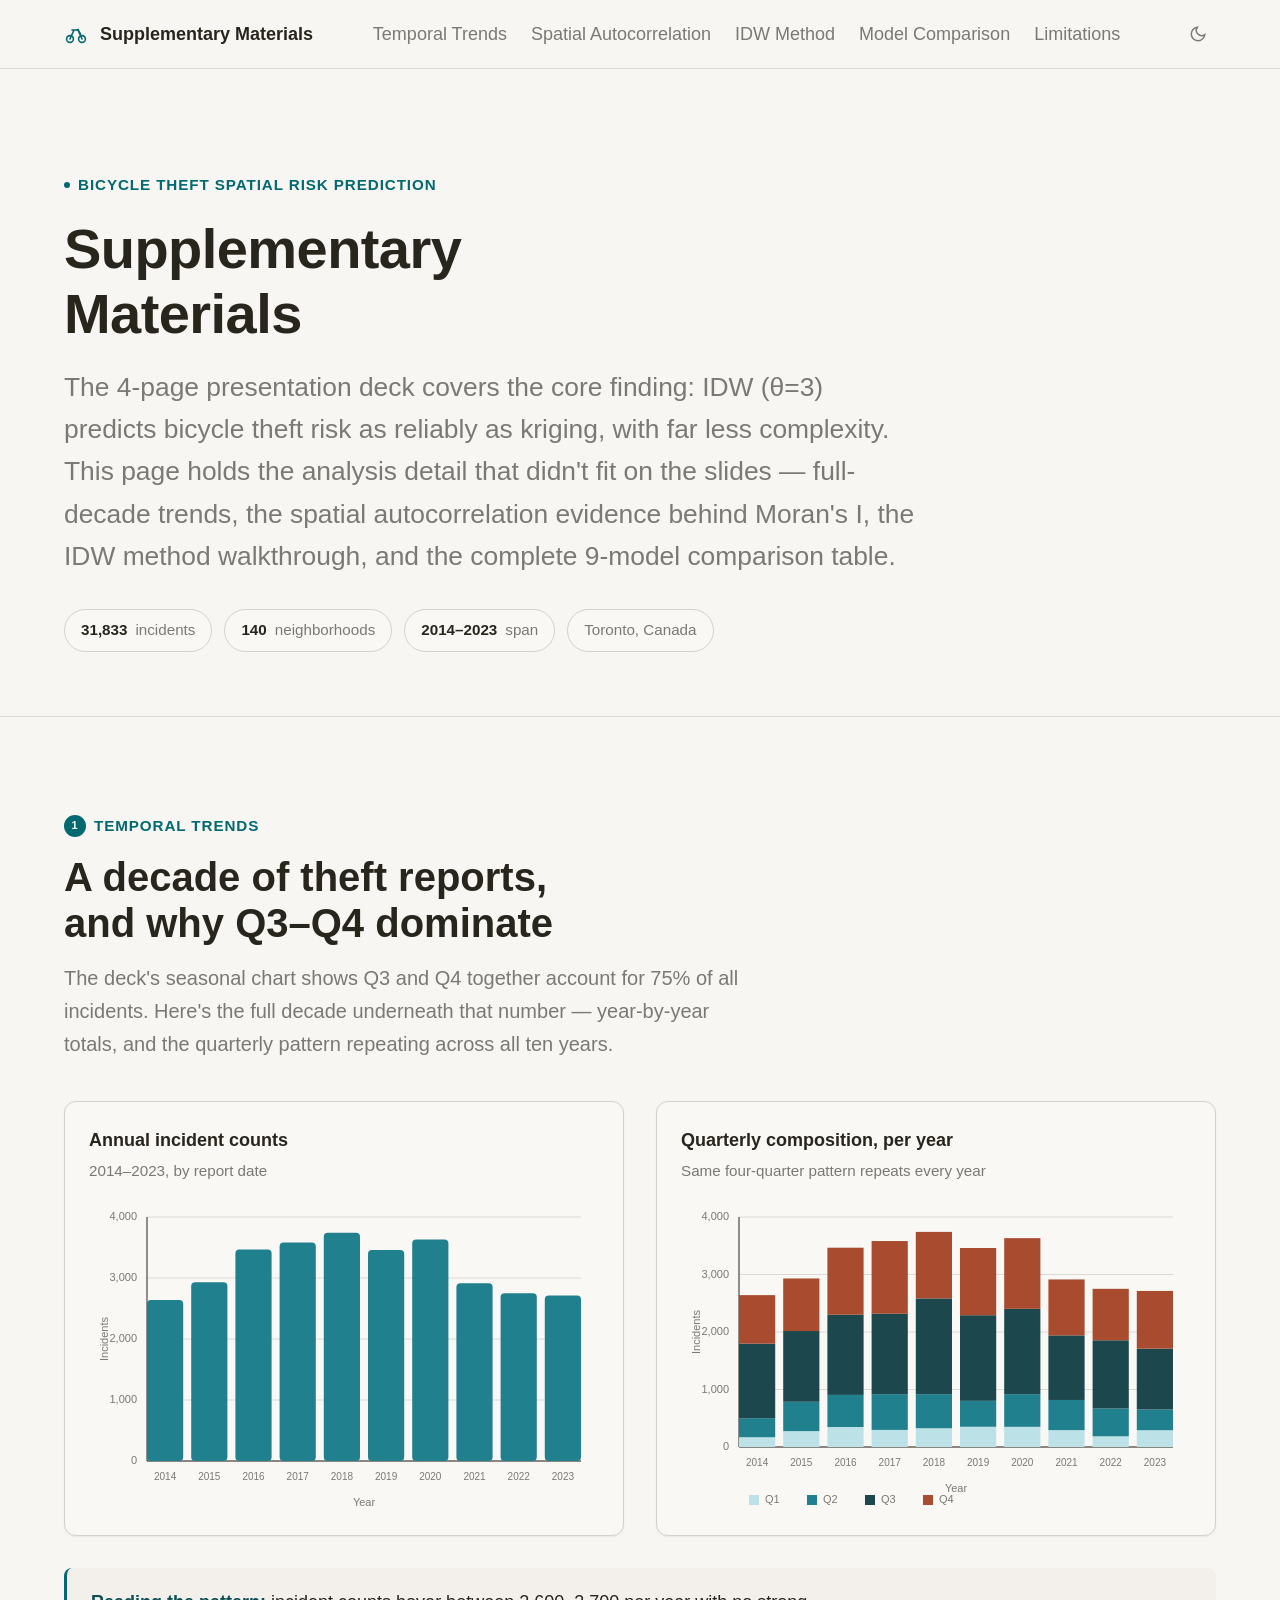
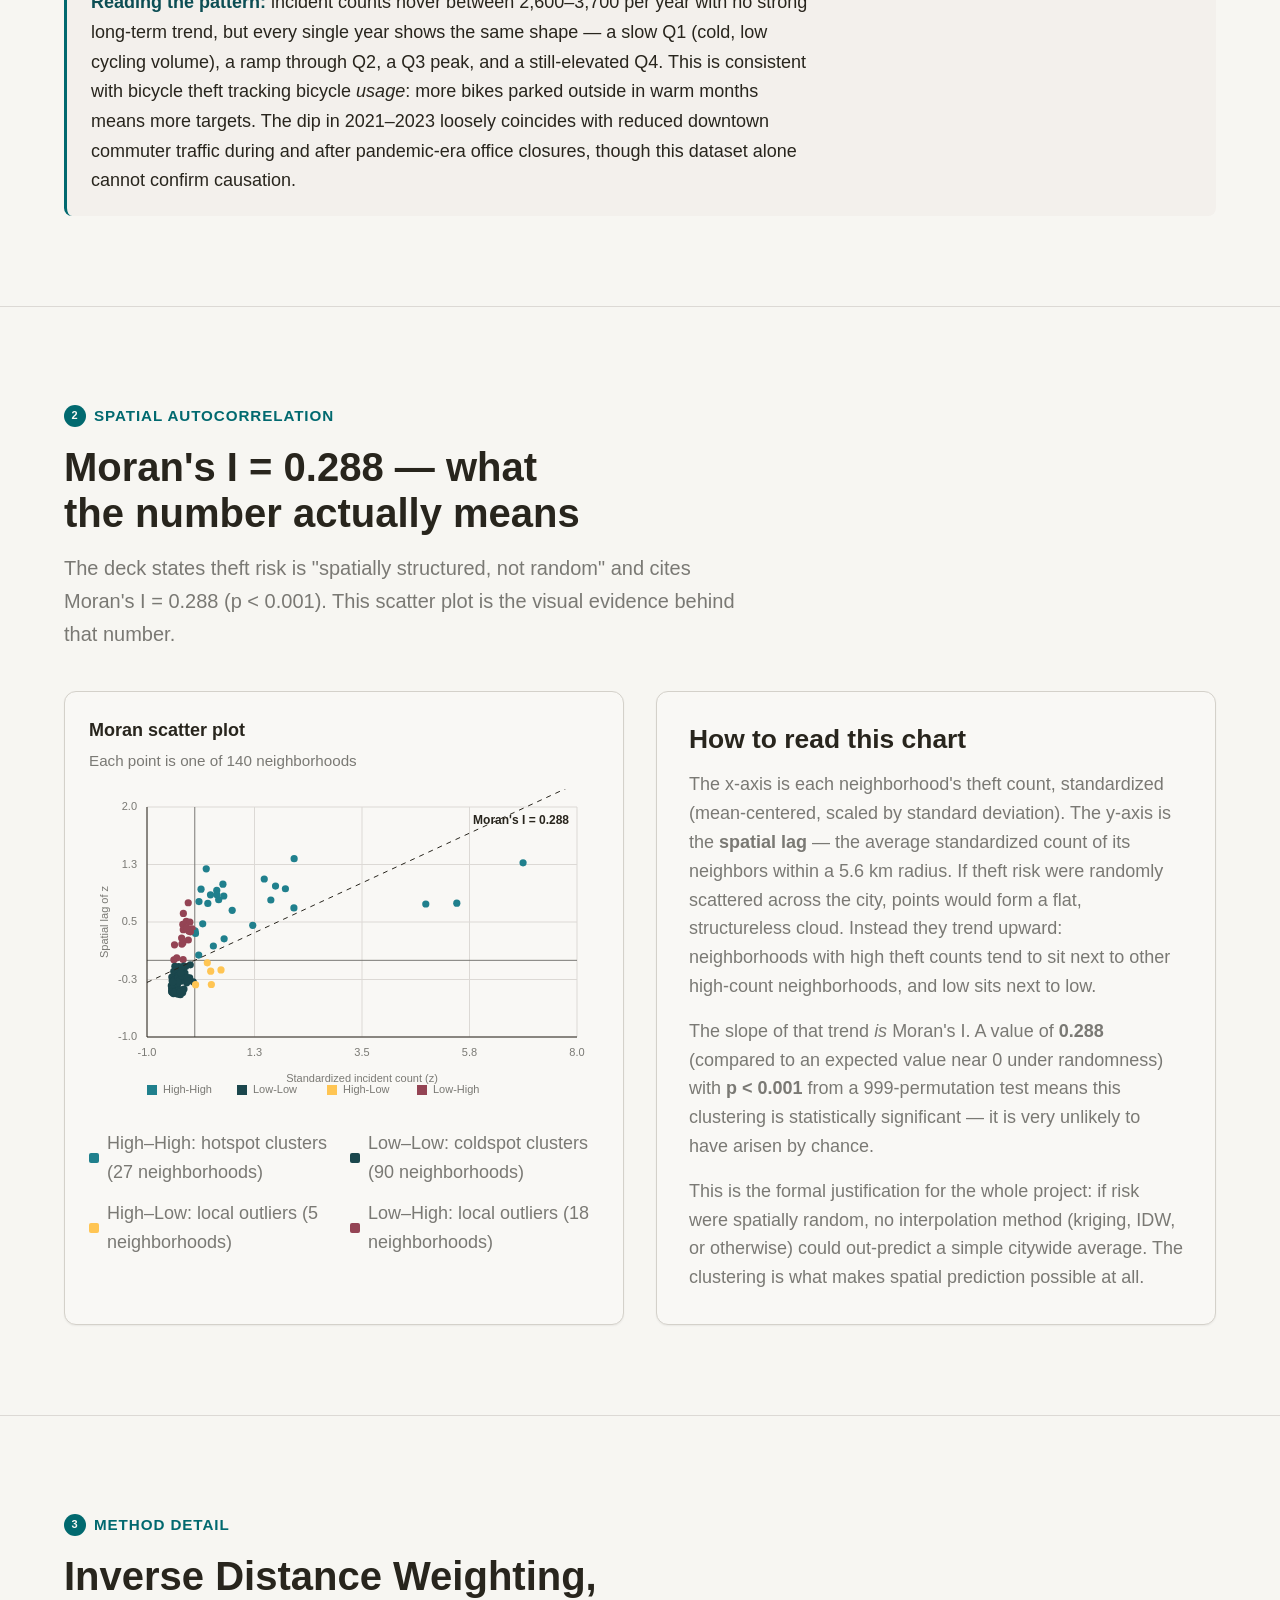
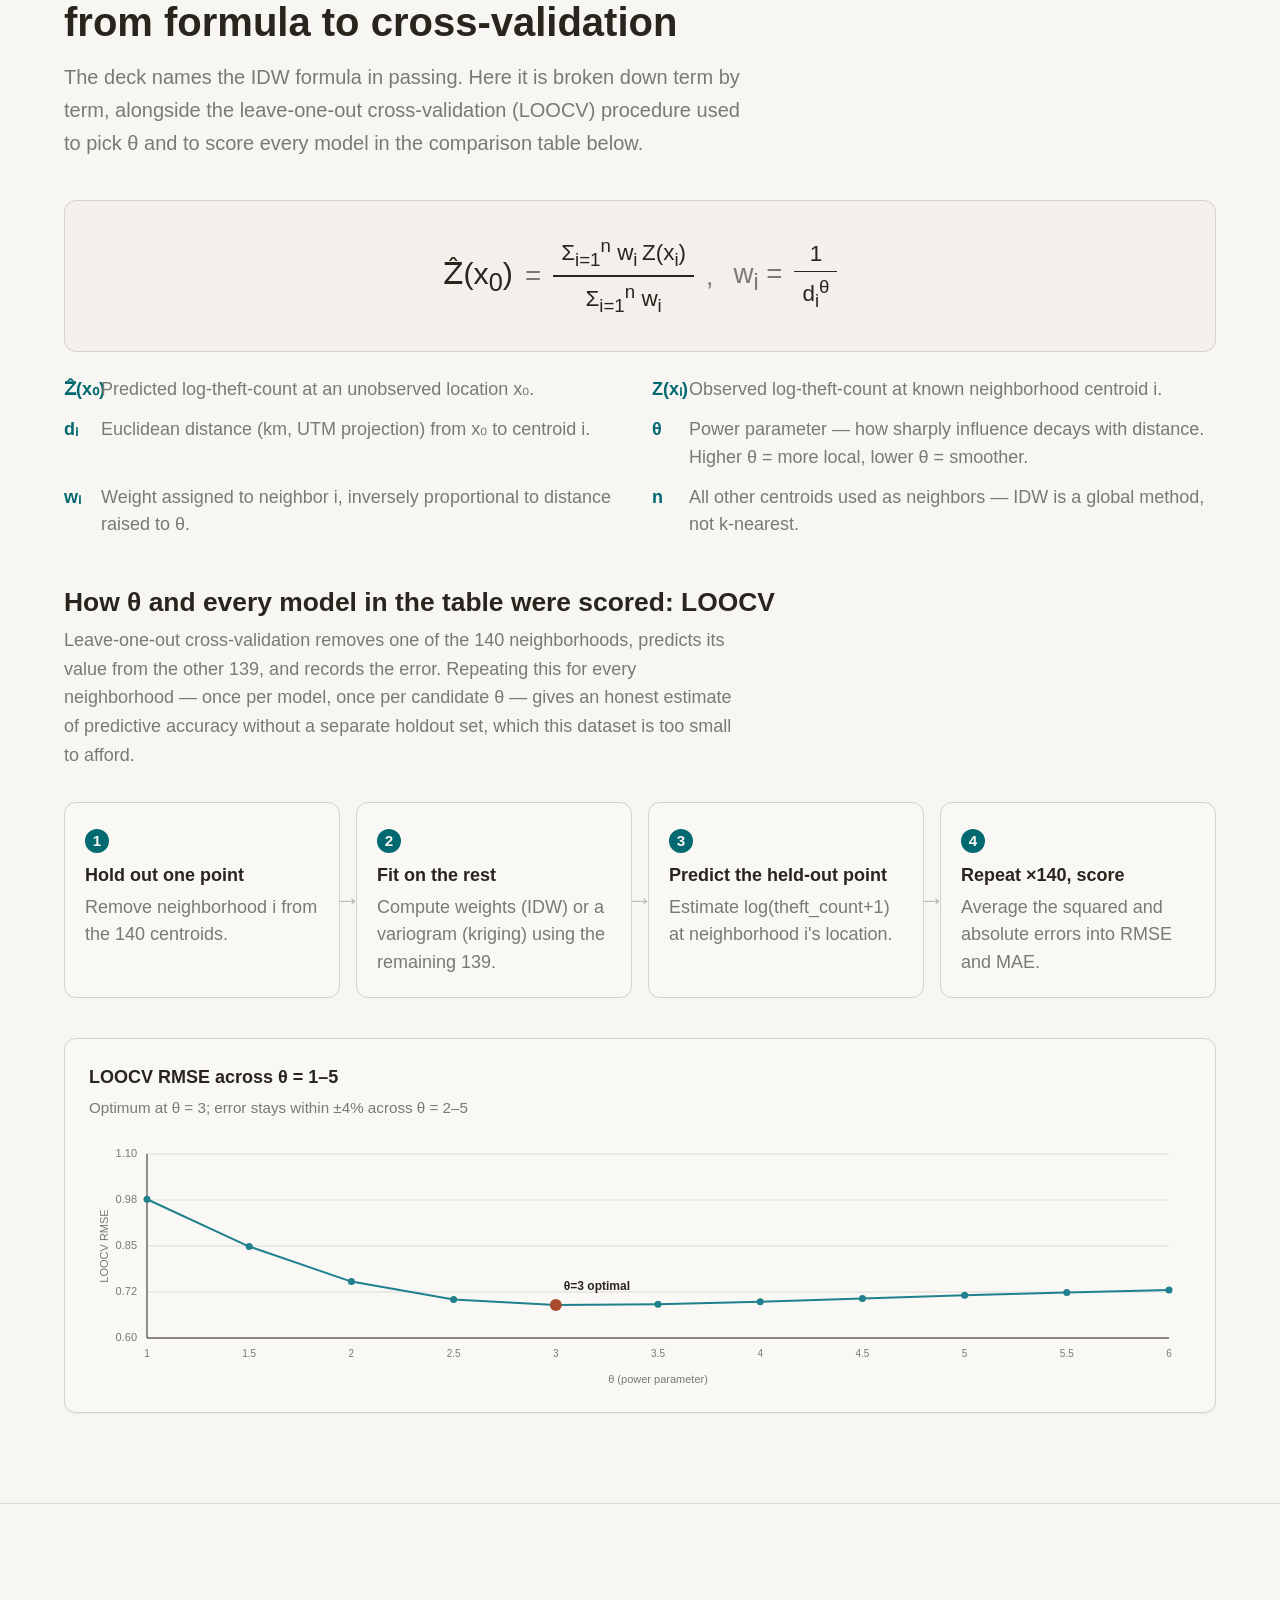
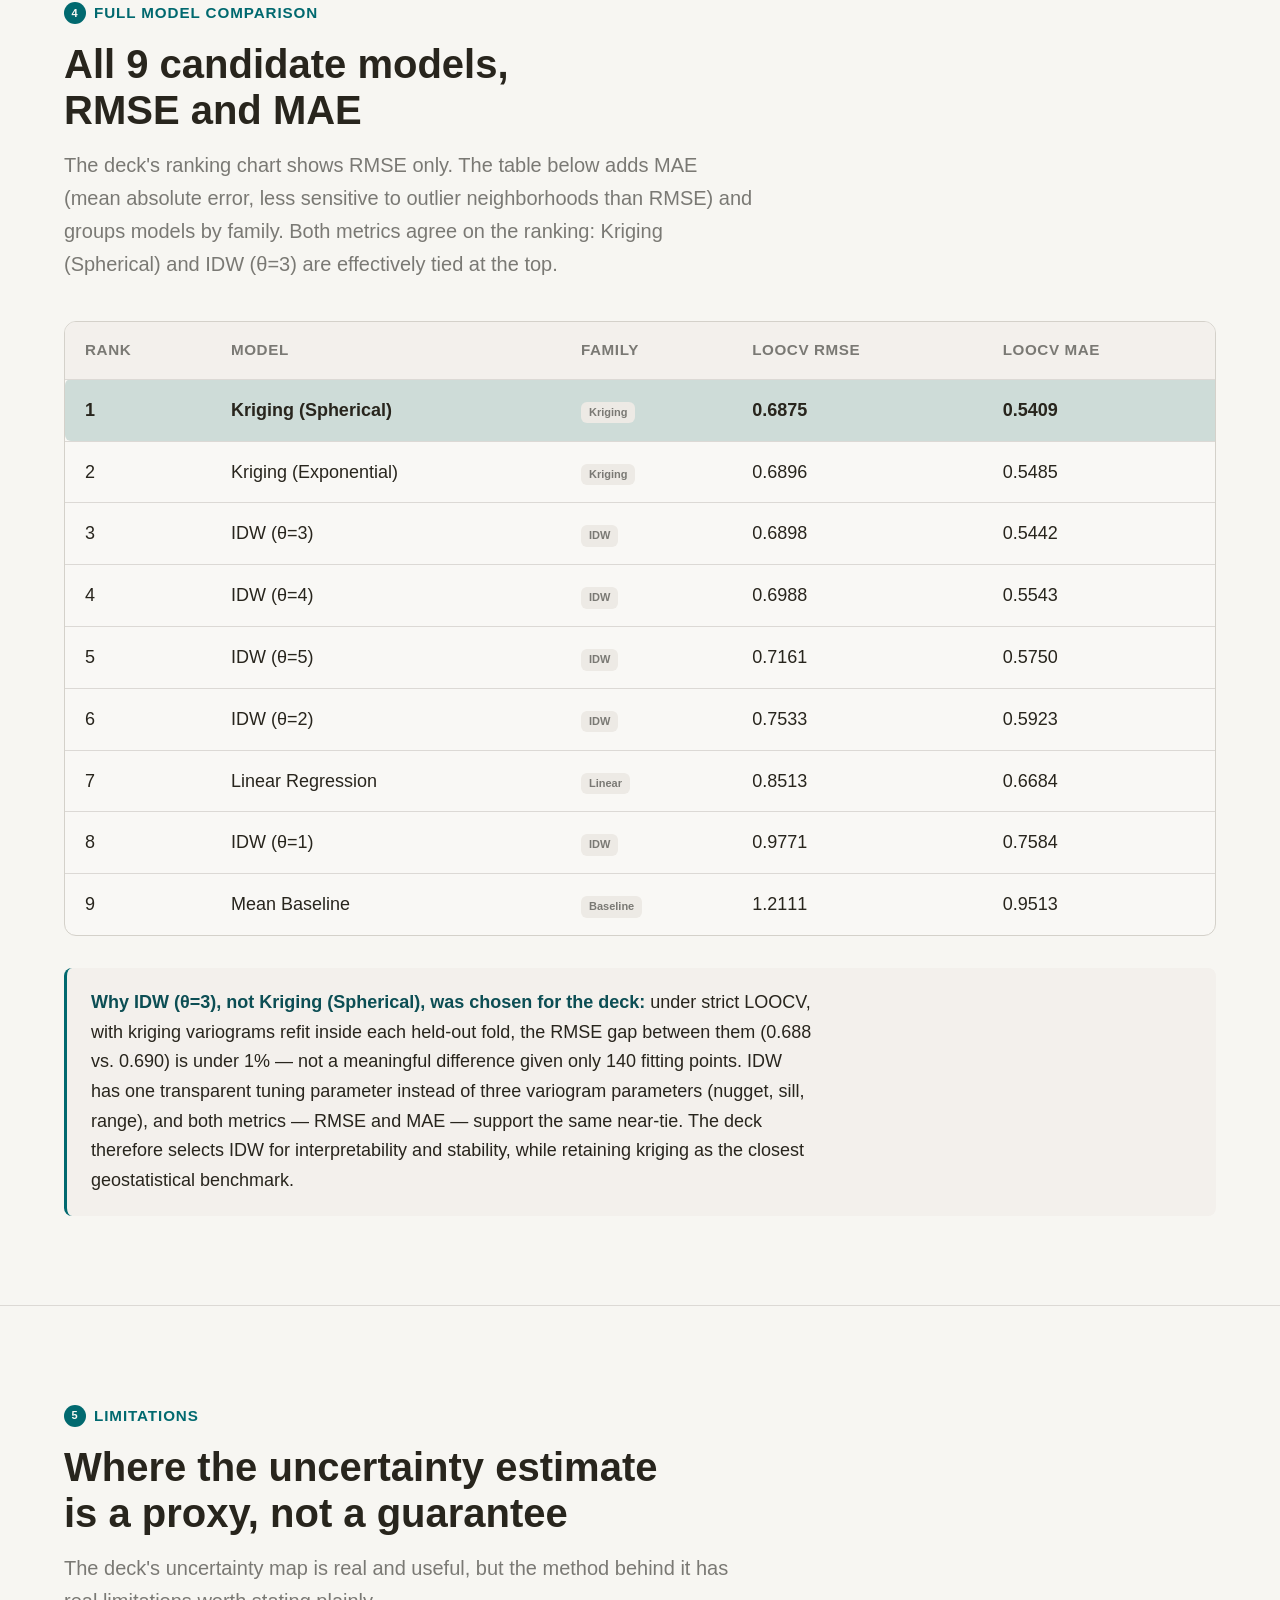
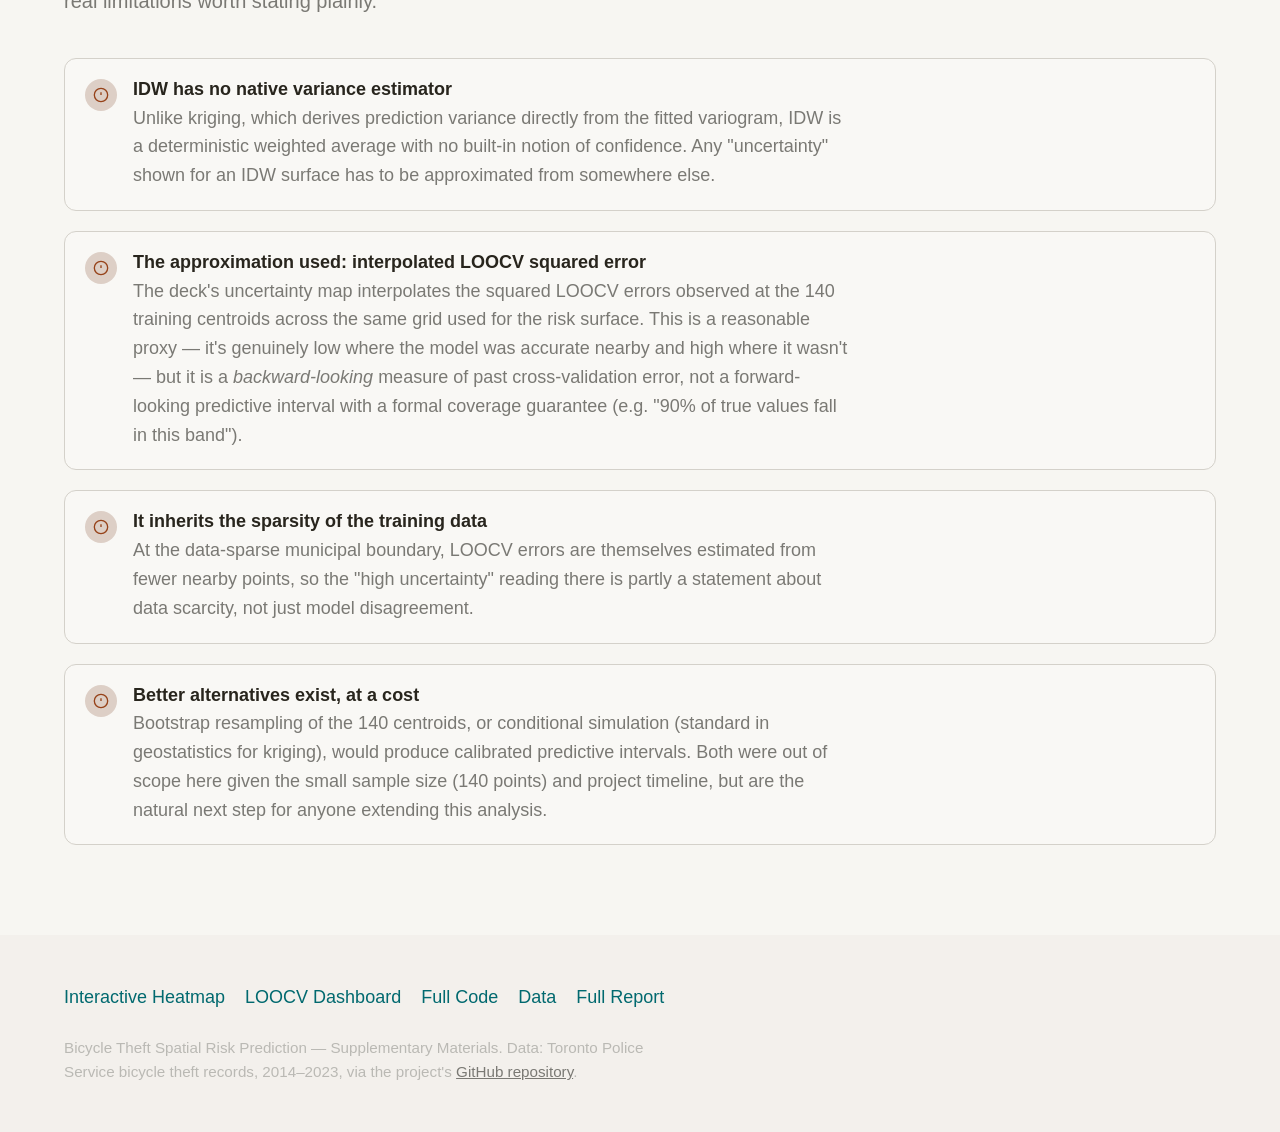
==== commit a251508b: "Fix strict LOOCV reporting" ====
--- a/index_mywebsite/index.html
+++ b/index_mywebsite/index.html
@@ -1196,14 +1196,13 @@
 
       <div class="callout reveal" style="margin-top: var(--space-8);">
         <p>
-          <strong>Why IDW (θ=3), not Kriging (Spherical), was chosen for the deck:</strong> the RMSE gap
-          between them (0.685 vs. 0.690) is under 1% — not a meaningful difference given only 140 fitting
-          points. IDW needs no variogram to fit on data with repeated coordinates (multiple incidents share
-          a neighborhood centroid), has one parameter instead of three (nugget, sill, range), and both
-          metrics — RMSE and MAE — agree on the same near-tie. Kriging (Gaussian) is included here for
-          completeness; it is numerically the least stable of the three variogram families on this dataset
-          and is the one most likely to fail to converge depending on the fitting starting values, which is
-          why it was left out of the deck's headline chart.
+          <strong>Why IDW (θ=3), not Kriging (Spherical), was chosen for the deck:</strong> under strict
+          LOOCV, with kriging variograms refit inside each held-out fold, the RMSE gap between them
+          (0.688 vs. 0.690) is under 1% — not a meaningful difference given only 140 fitting points.
+          IDW has one transparent tuning parameter instead of three variogram parameters (nugget, sill,
+          range), and both metrics — RMSE and MAE — support the same near-tie. The deck therefore selects
+          IDW for interpretability and stability, while retaining kriging as the closest geostatistical
+          benchmark.
         </p>
       </div>
     </div>
@@ -1292,7 +1291,7 @@
 <script>(function standaloneApp() {
   'use strict';
 
-  const DATA = {"yearly": [{"year": 2014, "count": 2641}, {"year": 2015, "count": 2931}, {"year": 2016, "count": 3466}, {"year": 2017, "count": 3582}, {"year": 2018, "count": 3741}, {"year": 2019, "count": 3461}, {"year": 2020, "count": 3632}, {"year": 2021, "count": 2914}, {"year": 2022, "count": 2751}, {"year": 2023, "count": 2714}], "yearQuarter": [{"year": 2014, "q1": 170, "q2": 331, "q3": 1297, "q4": 843}, {"year": 2015, "q1": 276, "q2": 511, "q3": 1230, "q4": 914}, {"year": 2016, "q1": 347, "q2": 559, "q3": 1394, "q4": 1166}, {"year": 2017, "q1": 297, "q2": 622, "q3": 1399, "q4": 1264}, {"year": 2018, "q1": 326, "q2": 593, "q3": 1665, "q4": 1157}, {"year": 2019, "q1": 352, "q2": 451, "q3": 1489, "q4": 1169}, {"year": 2020, "q1": 351, "q2": 568, "q3": 1484, "q4": 1229}, {"year": 2021, "q1": 293, "q2": 525, "q3": 1123, "q4": 973}, {"year": 2022, "q1": 186, "q2": 483, "q3": 1187, "q4": 895}, {"year": 2023, "q1": 292, "q2": 360, "q3": 1058, "q4": 1004}], "moran": [{"neighborhood": "Agincourt North (129)", "count": 18, "z": -0.466, "lag_z": -0.395}, {"neighborhood": "Agincourt South-Malvern West (128)", "count": 52, "z": -0.391, "lag_z": -0.395}, {"neighborhood": "Alderwood (20)", "count": 47, "z": -0.402, "lag_z": -0.145}, {"neighborhood": "Annex (95)", "count": 1159, "z": 2.075, "lag_z": 0.683}, {"neighborhood": "Banbury-Don Mills (42)", "count": 73, "z": -0.344, "lag_z": -0.214}, {"neighborhood": "Bathurst Manor (34)", "count": 58, "z": -0.377, "lag_z": -0.203}, {"neighborhood": "Bay Street Corridor (76)", "count": 2689, "z": 5.484, "lag_z": 0.746}, {"neighborhood": "Bayview Village (52)", "count": 151, "z": -0.17, "lag_z": -0.294}, {"neighborhood": "Bayview Woods-Steeles (49)", "count": 15, "z": -0.473, "lag_z": -0.267}, {"neighborhood": "Bedford Park-Nortown (39)", "count": 106, "z": -0.27, "lag_z": -0.185}, {"neighborhood": "Beechborough-Greenbrook (112)", "count": 12, "z": -0.48, "lag_z": -0.218}, {"neighborhood": "Bendale (127)", "count": 72, "z": -0.346, "lag_z": -0.395}, {"neighborhood": "Birchcliffe-Cliffside (122)", "count": 102, "z": -0.279, "lag_z": -0.217}, {"neighborhood": "Black Creek (24)", "count": 43, "z": -0.411, "lag_z": -0.357}, {"neighborhood": "Blake-Jones (69)", "count": 120, "z": -0.239, "lag_z": 0.612}, {"neighborhood": "Briar Hill-Belgravia (108)", "count": 76, "z": -0.337, "lag_z": -0.083}, {"neighborhood": "Bridle Path-Sunnybrook-York Mills (41)", "count": 47, "z": -0.402, "lag_z": -0.167}, {"neighborhood": "Broadview North (57)", "count": 115, "z": -0.25, "lag_z": 0.469}, {"neighborhood": "Brookhaven-Amesbury (30)", "count": 39, "z": -0.42, "lag_z": -0.259}, {"neighborhood": "Cabbagetown-South St.James Town (71)", "count": 500, "z": 0.607, "lag_z": 0.839}, {"neighborhood": "Caledonia-Fairbank (109)", "count": 31, "z": -0.437, "lag_z": 0.006}, {"neighborhood": "Casa Loma (96)", "count": 147, "z": -0.179, "lag_z": 0.509}, {"neighborhood": "Centennial Scarborough (133)", "count": 17, "z": -0.469, "lag_z": -0.39}, {"neighborhood": "Church-Yonge Corridor (75)", "count": 2398, "z": 4.835, "lag_z": 0.735}, {"neighborhood": "Clairlea-Birchmount (120)", "count": 95, "z": -0.295, "lag_z": -0.272}, {"neighborhood": "Clanton Park (33)", "count": 75, "z": -0.339, "lag_z": -0.241}, {"neighborhood": "Cliffcrest (123)", "count": 32, "z": -0.435, "lag_z": -0.373}, {"neighborhood": "Corso Italia-Davenport (92)", "count": 104, "z": -0.275, "lag_z": 0.291}, {"neighborhood": "Danforth (66)", "count": 230, "z": 0.006, "lag_z": 0.384}, {"neighborhood": "Danforth East York (59)", "count": 106, "z": -0.27, "lag_z": 0.212}, {"neighborhood": "Don Valley Village (47)", "count": 65, "z": -0.362, "lag_z": -0.319}, {"neighborhood": "Dorset Park (126)", "count": 52, "z": -0.391, "lag_z": -0.386}, {"neighborhood": "Dovercourt-Wallace Emerson-Junction (93)", "count": 772, "z": 1.213, "lag_z": 0.456}, {"neighborhood": "Downsview-Roding-CFB (26)", "count": 126, "z": -0.226, "lag_z": -0.374}, {"neighborhood": "Dufferin Grove (83)", "count": 350, "z": 0.273, "lag_z": 0.742}, {"neighborhood": "East End-Danforth (62)", "count": 377, "z": 0.333, "lag_z": -0.141}, {"neighborhood": "Edenbridge-Humber Valley (9)", "count": 40, "z": -0.417, "lag_z": -0.32}, {"neighborhood": "Eglinton East (138)", "count": 44, "z": -0.409, "lag_z": -0.376}, {"neighborhood": "Elms-Old Rexdale (5)", "count": 20, "z": -0.462, "lag_z": -0.414}, {"neighborhood": "Englemount-Lawrence (32)", "count": 117, "z": -0.246, "lag_z": -0.254}, {"neighborhood": "Eringate-Centennial-West Deane (11)", "count": 22, "z": -0.458, "lag_z": -0.369}, {"neighborhood": "Etobicoke West Mall (13)", "count": 32, "z": -0.435, "lag_z": -0.351}, {"neighborhood": "Flemingdon Park (44)", "count": 53, "z": -0.388, "lag_z": -0.146}, {"neighborhood": "Forest Hill North (102)", "count": 118, "z": -0.244, "lag_z": 0.01}, {"neighborhood": "Forest Hill South (101)", "count": 119, "z": -0.241, "lag_z": 0.4}, {"neighborhood": "Glenfield-Jane Heights (25)", "count": 86, "z": -0.315, "lag_z": -0.39}, {"neighborhood": "Greenwood-Coxwell (65)", "count": 302, "z": 0.166, "lag_z": 0.476}, {"neighborhood": "Guildwood (140)", "count": 21, "z": -0.46, "lag_z": -0.394}, {"neighborhood": "Henry Farm (53)", "count": 56, "z": -0.382, "lag_z": -0.332}, {"neighborhood": "High Park North (88)", "count": 402, "z": 0.389, "lag_z": 0.187}, {"neighborhood": "High Park-Swansea (87)", "count": 264, "z": 0.082, "lag_z": 0.069}, {"neighborhood": "Highland Creek (134)", "count": 38, "z": -0.422, "lag_z": -0.383}, {"neighborhood": "Hillcrest Village (48)", "count": 38, "z": -0.422, "lag_z": -0.307}, {"neighborhood": "Humber Heights-Westmount (8)", "count": 17, "z": -0.469, "lag_z": -0.393}, {"neighborhood": "Humber Summit (21)", "count": 29, "z": -0.442, "lag_z": -0.379}, {"neighborhood": "Humbermede (22)", "count": 18, "z": -0.466, "lag_z": -0.37}, {"neighborhood": "Humewood-Cedarvale (106)", "count": 203, "z": -0.054, "lag_z": 0.412}, {"neighborhood": "Ionview (125)", "count": 21, "z": -0.46, "lag_z": -0.362}, {"neighborhood": "Islington-City Centre West (14)", "count": 213, "z": -0.032, "lag_z": -0.28}, {"neighborhood": "Junction Area (90)", "count": 185, "z": -0.094, "lag_z": -0.059}, {"neighborhood": "Keelesdale-Eglinton West (110)", "count": 30, "z": -0.44, "lag_z": -0.145}, {"neighborhood": "Kennedy Park (124)", "count": 51, "z": -0.393, "lag_z": -0.32}, {"neighborhood": "Kensington-Chinatown (78)", "count": 1079, "z": 1.897, "lag_z": 0.934}, {"neighborhood": "Kingsview Village-The Westway (6)", "count": 27, "z": -0.446, "lag_z": -0.433}, {"neighborhood": "Kingsway South (15)", "count": 92, "z": -0.302, "lag_z": -0.224}, {"neighborhood": "L'Amoreaux (117)", "count": 70, "z": -0.351, "lag_z": -0.388}, {"neighborhood": "Lambton Baby Point (114)", "count": 51, "z": -0.393, "lag_z": -0.106}, {"neighborhood": "Lansing-Westgate (38)", "count": 68, "z": -0.355, "lag_z": -0.207}, {"neighborhood": "Lawrence Park North (105)", "count": 135, "z": -0.206, "lag_z": -0.166}, {"neighborhood": "Lawrence Park South (103)", "count": 128, "z": -0.221, "lag_z": -0.082}, {"neighborhood": "Leaside-Bennington (56)", "count": 234, "z": 0.015, "lag_z": 0.351}, {"neighborhood": "Little Portugal (84)", "count": 434, "z": 0.46, "lag_z": 0.912}, {"neighborhood": "Long Branch (19)", "count": 142, "z": -0.19, "lag_z": -0.081}, {"neighborhood": "Malvern (132)", "count": 59, "z": -0.375, "lag_z": -0.384}, {"neighborhood": "Maple Leaf (29)", "count": 7, "z": -0.491, "lag_z": -0.331}, {"neighborhood": "Markland Wood (12)", "count": 54, "z": -0.386, "lag_z": -0.344}, {"neighborhood": "Milliken (130)", "count": 23, "z": -0.455, "lag_z": -0.406}, {"neighborhood": "Mimico (includes Humber Bay Shores) (17)", "count": 474, "z": 0.549, "lag_z": -0.125}, {"neighborhood": "Morningside (135)", "count": 12, "z": -0.48, "lag_z": -0.388}, {"neighborhood": "Moss Park (73)", "count": 986, "z": 1.69, "lag_z": 0.969}, {"neighborhood": "Mount Dennis (115)", "count": 26, "z": -0.449, "lag_z": -0.268}, {"neighborhood": "Mount Olive-Silverstone-Jamestown (2)", "count": 66, "z": -0.359, "lag_z": -0.438}, {"neighborhood": "Mount Pleasant East (99)", "count": 187, "z": -0.09, "lag_z": 0.372}, {"neighborhood": "Mount Pleasant West (104)", "count": 503, "z": 0.614, "lag_z": 0.281}, {"neighborhood": "New Toronto (18)", "count": 126, "z": -0.226, "lag_z": -0.074}, {"neighborhood": "Newtonbrook East (50)", "count": 74, "z": -0.342, "lag_z": -0.248}, {"neighborhood": "Newtonbrook West (36)", "count": 180, "z": -0.106, "lag_z": -0.227}, {"neighborhood": "Niagara (82)", "count": 1161, "z": 2.08, "lag_z": 1.326}, {"neighborhood": "North Riverdale (68)", "count": 267, "z": 0.088, "lag_z": 0.766}, {"neighborhood": "North St.James Town (74)", "count": 435, "z": 0.463, "lag_z": 0.854}, {"neighborhood": "O'Connor-Parkview (54)", "count": 69, "z": -0.353, "lag_z": -0.206}, {"neighborhood": "Oakridge (121)", "count": 77, "z": -0.335, "lag_z": -0.235}, {"neighborhood": "Oakwood Village (107)", "count": 116, "z": -0.248, "lag_z": 0.228}, {"neighborhood": "Old East York (58)", "count": 37, "z": -0.424, "lag_z": 0.202}, {"neighborhood": "Palmerston-Little Italy (80)", "count": 452, "z": 0.5, "lag_z": 0.79}, {"neighborhood": "Parkwoods-Donalda (45)", "count": 60, "z": -0.373, "lag_z": -0.361}, {"neighborhood": "Pelmo Park-Humberlea (23)", "count": 20, "z": -0.462, "lag_z": -0.417}, {"neighborhood": "Playter Estates-Danforth (67)", "count": 166, "z": -0.137, "lag_z": 0.751}, {"neighborhood": "Pleasant View (46)", "count": 32, "z": -0.435, "lag_z": -0.368}, {"neighborhood": "Princess-Rosethorn (10)", "count": 32, "z": -0.435, "lag_z": -0.363}, {"neighborhood": "Regent Park (72)", "count": 286, "z": 0.131, "lag_z": 0.928}, {"neighborhood": "Rexdale-Kipling (4)", "count": 12, "z": -0.48, "lag_z": -0.414}, {"neighborhood": "Rockcliffe-Smythe (111)", "count": 72, "z": -0.346, "lag_z": -0.224}, {"neighborhood": "Roncesvalles (86)", "count": 375, "z": 0.329, "lag_z": 0.855}, {"neighborhood": "Rosedale-Moore Park (98)", "count": 579, "z": 0.783, "lag_z": 0.652}, {"neighborhood": "Rouge (131)", "count": 77, "z": -0.335, "lag_z": -0.436}, {"neighborhood": "Runnymede-Bloor West Village (89)", "count": 118, "z": -0.244, "lag_z": -0.091}, {"neighborhood": "Rustic (28)", "count": 11, "z": -0.482, "lag_z": -0.366}, {"neighborhood": "Scarborough Village (139)", "count": 38, "z": -0.422, "lag_z": -0.394}, {"neighborhood": "South Parkdale (85)", "count": 335, "z": 0.24, "lag_z": 1.193}, {"neighborhood": "South Riverdale (70)", "count": 880, "z": 1.454, "lag_z": 1.061}, {"neighborhood": "St.Andrew-Windfields (40)", "count": 68, "z": -0.355, "lag_z": -0.275}, {"neighborhood": "Steeles (116)", "count": 13, "z": -0.478, "lag_z": -0.411}, {"neighborhood": "Stonegate-Queensway (16)", "count": 94, "z": -0.297, "lag_z": -0.128}, {"neighborhood": "Tam O'Shanter-Sullivan (118)", "count": 60, "z": -0.373, "lag_z": -0.398}, {"neighborhood": "Taylor-Massey (61)", "count": 103, "z": -0.277, "lag_z": -0.203}, {"neighborhood": "The Beaches (63)", "count": 345, "z": 0.262, "lag_z": -0.033}, {"neighborhood": "Thistletown-Beaumond Heights (3)", "count": 14, "z": -0.475, "lag_z": -0.407}, {"neighborhood": "Thorncliffe Park (55)", "count": 101, "z": -0.282, "lag_z": -0.087}, {"neighborhood": "Trinity-Bellwoods (81)", "count": 492, "z": 0.589, "lag_z": 0.994}, {"neighborhood": "University (79)", "count": 942, "z": 1.592, "lag_z": 0.787}, {"neighborhood": "Victoria Village (43)", "count": 20, "z": -0.462, "lag_z": -0.283}, {"neighborhood": "Waterfront Communities-The Island (77)", "count": 3312, "z": 6.871, "lag_z": 1.272}, {"neighborhood": "West Hill (136)", "count": 114, "z": -0.253, "lag_z": -0.42}, {"neighborhood": "West Humber-Clairville (1)", "count": 92, "z": -0.302, "lag_z": -0.448}, {"neighborhood": "Westminster-Branson (35)", "count": 94, "z": -0.297, "lag_z": -0.163}, {"neighborhood": "Weston (113)", "count": 77, "z": -0.335, "lag_z": -0.39}, {"neighborhood": "Weston-Pellam Park (91)", "count": 58, "z": -0.377, "lag_z": 0.033}, {"neighborhood": "Wexford/Maryvale (119)", "count": 108, "z": -0.266, "lag_z": -0.384}, {"neighborhood": "Willowdale East (51)", "count": 383, "z": 0.347, "lag_z": -0.315}, {"neighborhood": "Willowdale West (37)", "count": 159, "z": -0.152, "lag_z": -0.225}, {"neighborhood": "Willowridge-Martingrove-Richview (7)", "count": 34, "z": -0.431, "lag_z": -0.417}, {"neighborhood": "Woburn (137)", "count": 88, "z": -0.31, "lag_z": -0.407}, {"neighborhood": "Woodbine Corridor (64)", "count": 167, "z": -0.135, "lag_z": 0.265}, {"neighborhood": "Woodbine-Lumsden (60)", "count": 40, "z": -0.417, "lag_z": -0.077}, {"neighborhood": "Wychwood (94)", "count": 181, "z": -0.103, "lag_z": 0.498}, {"neighborhood": "Yonge-Eglinton (100)", "count": 171, "z": -0.126, "lag_z": 0.381}, {"neighborhood": "Yonge-St.Clair (97)", "count": 153, "z": -0.166, "lag_z": 0.42}, {"neighborhood": "York University Heights (27)", "count": 235, "z": 0.017, "lag_z": -0.317}, {"neighborhood": "Yorkdale-Glen Park (31)", "count": 161, "z": -0.148, "lag_z": -0.268}], "moranI": 0.2885, "moranP": 0.001, "models": [{"model": "Kriging (Spherical)", "rmse": 0.6851, "mae": 0.5386, "group": "Kriging"}, {"model": "Kriging (Exponential)", "rmse": 0.6881, "mae": 0.5472, "group": "Kriging"}, {"model": "IDW (\u03b8=3)", "rmse": 0.6898, "mae": 0.5442, "group": "IDW"}, {"model": "IDW (\u03b8=4)", "rmse": 0.6988, "mae": 0.5543, "group": "IDW"}, {"model": "Kriging (Gaussian)", "rmse": 0.7013, "mae": 0.5517, "group": "Kriging"}, {"model": "IDW (\u03b8=5)", "rmse": 0.7161, "mae": 0.575, "group": "IDW"}, {"model": "IDW (\u03b8=2)", "rmse": 0.7533, "mae": 0.5923, "group": "IDW"}, {"model": "Linear Regression", "rmse": 0.8513, "mae": 0.6684, "group": "Linear"}, {"model": "IDW (\u03b8=1)", "rmse": 0.9771, "mae": 0.7584, "group": "IDW"}, {"model": "Mean Baseline", "rmse": 1.2111, "mae": 0.9513, "group": "Baseline"}], "thetaGrid": [{"theta": 1.0, "rmse": 0.9771}, {"theta": 1.5, "rmse": 0.8485}, {"theta": 2.0, "rmse": 0.7533}, {"theta": 2.5, "rmse": 0.7046}, {"theta": 3.0, "rmse": 0.6898}, {"theta": 3.5, "rmse": 0.6914}, {"theta": 4.0, "rmse": 0.6988}, {"theta": 4.5, "rmse": 0.7076}, {"theta": 5.0, "rmse": 0.7161}, {"theta": 5.5, "rmse": 0.7238}, {"theta": 6.0, "rmse": 0.7306}]};
+  const DATA = {"yearly": [{"year": 2014, "count": 2641}, {"year": 2015, "count": 2931}, {"year": 2016, "count": 3466}, {"year": 2017, "count": 3582}, {"year": 2018, "count": 3741}, {"year": 2019, "count": 3461}, {"year": 2020, "count": 3632}, {"year": 2021, "count": 2914}, {"year": 2022, "count": 2751}, {"year": 2023, "count": 2714}], "yearQuarter": [{"year": 2014, "q1": 170, "q2": 331, "q3": 1297, "q4": 843}, {"year": 2015, "q1": 276, "q2": 511, "q3": 1230, "q4": 914}, {"year": 2016, "q1": 347, "q2": 559, "q3": 1394, "q4": 1166}, {"year": 2017, "q1": 297, "q2": 622, "q3": 1399, "q4": 1264}, {"year": 2018, "q1": 326, "q2": 593, "q3": 1665, "q4": 1157}, {"year": 2019, "q1": 352, "q2": 451, "q3": 1489, "q4": 1169}, {"year": 2020, "q1": 351, "q2": 568, "q3": 1484, "q4": 1229}, {"year": 2021, "q1": 293, "q2": 525, "q3": 1123, "q4": 973}, {"year": 2022, "q1": 186, "q2": 483, "q3": 1187, "q4": 895}, {"year": 2023, "q1": 292, "q2": 360, "q3": 1058, "q4": 1004}], "moran": [{"neighborhood": "Agincourt North (129)", "count": 18, "z": -0.466, "lag_z": -0.395}, {"neighborhood": "Agincourt South-Malvern West (128)", "count": 52, "z": -0.391, "lag_z": -0.395}, {"neighborhood": "Alderwood (20)", "count": 47, "z": -0.402, "lag_z": -0.145}, {"neighborhood": "Annex (95)", "count": 1159, "z": 2.075, "lag_z": 0.683}, {"neighborhood": "Banbury-Don Mills (42)", "count": 73, "z": -0.344, "lag_z": -0.214}, {"neighborhood": "Bathurst Manor (34)", "count": 58, "z": -0.377, "lag_z": -0.203}, {"neighborhood": "Bay Street Corridor (76)", "count": 2689, "z": 5.484, "lag_z": 0.746}, {"neighborhood": "Bayview Village (52)", "count": 151, "z": -0.17, "lag_z": -0.294}, {"neighborhood": "Bayview Woods-Steeles (49)", "count": 15, "z": -0.473, "lag_z": -0.267}, {"neighborhood": "Bedford Park-Nortown (39)", "count": 106, "z": -0.27, "lag_z": -0.185}, {"neighborhood": "Beechborough-Greenbrook (112)", "count": 12, "z": -0.48, "lag_z": -0.218}, {"neighborhood": "Bendale (127)", "count": 72, "z": -0.346, "lag_z": -0.395}, {"neighborhood": "Birchcliffe-Cliffside (122)", "count": 102, "z": -0.279, "lag_z": -0.217}, {"neighborhood": "Black Creek (24)", "count": 43, "z": -0.411, "lag_z": -0.357}, {"neighborhood": "Blake-Jones (69)", "count": 120, "z": -0.239, "lag_z": 0.612}, {"neighborhood": "Briar Hill-Belgravia (108)", "count": 76, "z": -0.337, "lag_z": -0.083}, {"neighborhood": "Bridle Path-Sunnybrook-York Mills (41)", "count": 47, "z": -0.402, "lag_z": -0.167}, {"neighborhood": "Broadview North (57)", "count": 115, "z": -0.25, "lag_z": 0.469}, {"neighborhood": "Brookhaven-Amesbury (30)", "count": 39, "z": -0.42, "lag_z": -0.259}, {"neighborhood": "Cabbagetown-South St.James Town (71)", "count": 500, "z": 0.607, "lag_z": 0.839}, {"neighborhood": "Caledonia-Fairbank (109)", "count": 31, "z": -0.437, "lag_z": 0.006}, {"neighborhood": "Casa Loma (96)", "count": 147, "z": -0.179, "lag_z": 0.509}, {"neighborhood": "Centennial Scarborough (133)", "count": 17, "z": -0.469, "lag_z": -0.39}, {"neighborhood": "Church-Yonge Corridor (75)", "count": 2398, "z": 4.835, "lag_z": 0.735}, {"neighborhood": "Clairlea-Birchmount (120)", "count": 95, "z": -0.295, "lag_z": -0.272}, {"neighborhood": "Clanton Park (33)", "count": 75, "z": -0.339, "lag_z": -0.241}, {"neighborhood": "Cliffcrest (123)", "count": 32, "z": -0.435, "lag_z": -0.373}, {"neighborhood": "Corso Italia-Davenport (92)", "count": 104, "z": -0.275, "lag_z": 0.291}, {"neighborhood": "Danforth (66)", "count": 230, "z": 0.006, "lag_z": 0.384}, {"neighborhood": "Danforth East York (59)", "count": 106, "z": -0.27, "lag_z": 0.212}, {"neighborhood": "Don Valley Village (47)", "count": 65, "z": -0.362, "lag_z": -0.319}, {"neighborhood": "Dorset Park (126)", "count": 52, "z": -0.391, "lag_z": -0.386}, {"neighborhood": "Dovercourt-Wallace Emerson-Junction (93)", "count": 772, "z": 1.213, "lag_z": 0.456}, {"neighborhood": "Downsview-Roding-CFB (26)", "count": 126, "z": -0.226, "lag_z": -0.374}, {"neighborhood": "Dufferin Grove (83)", "count": 350, "z": 0.273, "lag_z": 0.742}, {"neighborhood": "East End-Danforth (62)", "count": 377, "z": 0.333, "lag_z": -0.141}, {"neighborhood": "Edenbridge-Humber Valley (9)", "count": 40, "z": -0.417, "lag_z": -0.32}, {"neighborhood": "Eglinton East (138)", "count": 44, "z": -0.409, "lag_z": -0.376}, {"neighborhood": "Elms-Old Rexdale (5)", "count": 20, "z": -0.462, "lag_z": -0.414}, {"neighborhood": "Englemount-Lawrence (32)", "count": 117, "z": -0.246, "lag_z": -0.254}, {"neighborhood": "Eringate-Centennial-West Deane (11)", "count": 22, "z": -0.458, "lag_z": -0.369}, {"neighborhood": "Etobicoke West Mall (13)", "count": 32, "z": -0.435, "lag_z": -0.351}, {"neighborhood": "Flemingdon Park (44)", "count": 53, "z": -0.388, "lag_z": -0.146}, {"neighborhood": "Forest Hill North (102)", "count": 118, "z": -0.244, "lag_z": 0.01}, {"neighborhood": "Forest Hill South (101)", "count": 119, "z": -0.241, "lag_z": 0.4}, {"neighborhood": "Glenfield-Jane Heights (25)", "count": 86, "z": -0.315, "lag_z": -0.39}, {"neighborhood": "Greenwood-Coxwell (65)", "count": 302, "z": 0.166, "lag_z": 0.476}, {"neighborhood": "Guildwood (140)", "count": 21, "z": -0.46, "lag_z": -0.394}, {"neighborhood": "Henry Farm (53)", "count": 56, "z": -0.382, "lag_z": -0.332}, {"neighborhood": "High Park North (88)", "count": 402, "z": 0.389, "lag_z": 0.187}, {"neighborhood": "High Park-Swansea (87)", "count": 264, "z": 0.082, "lag_z": 0.069}, {"neighborhood": "Highland Creek (134)", "count": 38, "z": -0.422, "lag_z": -0.383}, {"neighborhood": "Hillcrest Village (48)", "count": 38, "z": -0.422, "lag_z": -0.307}, {"neighborhood": "Humber Heights-Westmount (8)", "count": 17, "z": -0.469, "lag_z": -0.393}, {"neighborhood": "Humber Summit (21)", "count": 29, "z": -0.442, "lag_z": -0.379}, {"neighborhood": "Humbermede (22)", "count": 18, "z": -0.466, "lag_z": -0.37}, {"neighborhood": "Humewood-Cedarvale (106)", "count": 203, "z": -0.054, "lag_z": 0.412}, {"neighborhood": "Ionview (125)", "count": 21, "z": -0.46, "lag_z": -0.362}, {"neighborhood": "Islington-City Centre West (14)", "count": 213, "z": -0.032, "lag_z": -0.28}, {"neighborhood": "Junction Area (90)", "count": 185, "z": -0.094, "lag_z": -0.059}, {"neighborhood": "Keelesdale-Eglinton West (110)", "count": 30, "z": -0.44, "lag_z": -0.145}, {"neighborhood": "Kennedy Park (124)", "count": 51, "z": -0.393, "lag_z": -0.32}, {"neighborhood": "Kensington-Chinatown (78)", "count": 1079, "z": 1.897, "lag_z": 0.934}, {"neighborhood": "Kingsview Village-The Westway (6)", "count": 27, "z": -0.446, "lag_z": -0.433}, {"neighborhood": "Kingsway South (15)", "count": 92, "z": -0.302, "lag_z": -0.224}, {"neighborhood": "L'Amoreaux (117)", "count": 70, "z": -0.351, "lag_z": -0.388}, {"neighborhood": "Lambton Baby Point (114)", "count": 51, "z": -0.393, "lag_z": -0.106}, {"neighborhood": "Lansing-Westgate (38)", "count": 68, "z": -0.355, "lag_z": -0.207}, {"neighborhood": "Lawrence Park North (105)", "count": 135, "z": -0.206, "lag_z": -0.166}, {"neighborhood": "Lawrence Park South (103)", "count": 128, "z": -0.221, "lag_z": -0.082}, {"neighborhood": "Leaside-Bennington (56)", "count": 234, "z": 0.015, "lag_z": 0.351}, {"neighborhood": "Little Portugal (84)", "count": 434, "z": 0.46, "lag_z": 0.912}, {"neighborhood": "Long Branch (19)", "count": 142, "z": -0.19, "lag_z": -0.081}, {"neighborhood": "Malvern (132)", "count": 59, "z": -0.375, "lag_z": -0.384}, {"neighborhood": "Maple Leaf (29)", "count": 7, "z": -0.491, "lag_z": -0.331}, {"neighborhood": "Markland Wood (12)", "count": 54, "z": -0.386, "lag_z": -0.344}, {"neighborhood": "Milliken (130)", "count": 23, "z": -0.455, "lag_z": -0.406}, {"neighborhood": "Mimico (includes Humber Bay Shores) (17)", "count": 474, "z": 0.549, "lag_z": -0.125}, {"neighborhood": "Morningside (135)", "count": 12, "z": -0.48, "lag_z": -0.388}, {"neighborhood": "Moss Park (73)", "count": 986, "z": 1.69, "lag_z": 0.969}, {"neighborhood": "Mount Dennis (115)", "count": 26, "z": -0.449, "lag_z": -0.268}, {"neighborhood": "Mount Olive-Silverstone-Jamestown (2)", "count": 66, "z": -0.359, "lag_z": -0.438}, {"neighborhood": "Mount Pleasant East (99)", "count": 187, "z": -0.09, "lag_z": 0.372}, {"neighborhood": "Mount Pleasant West (104)", "count": 503, "z": 0.614, "lag_z": 0.281}, {"neighborhood": "New Toronto (18)", "count": 126, "z": -0.226, "lag_z": -0.074}, {"neighborhood": "Newtonbrook East (50)", "count": 74, "z": -0.342, "lag_z": -0.248}, {"neighborhood": "Newtonbrook West (36)", "count": 180, "z": -0.106, "lag_z": -0.227}, {"neighborhood": "Niagara (82)", "count": 1161, "z": 2.08, "lag_z": 1.326}, {"neighborhood": "North Riverdale (68)", "count": 267, "z": 0.088, "lag_z": 0.766}, {"neighborhood": "North St.James Town (74)", "count": 435, "z": 0.463, "lag_z": 0.854}, {"neighborhood": "O'Connor-Parkview (54)", "count": 69, "z": -0.353, "lag_z": -0.206}, {"neighborhood": "Oakridge (121)", "count": 77, "z": -0.335, "lag_z": -0.235}, {"neighborhood": "Oakwood Village (107)", "count": 116, "z": -0.248, "lag_z": 0.228}, {"neighborhood": "Old East York (58)", "count": 37, "z": -0.424, "lag_z": 0.202}, {"neighborhood": "Palmerston-Little Italy (80)", "count": 452, "z": 0.5, "lag_z": 0.79}, {"neighborhood": "Parkwoods-Donalda (45)", "count": 60, "z": -0.373, "lag_z": -0.361}, {"neighborhood": "Pelmo Park-Humberlea (23)", "count": 20, "z": -0.462, "lag_z": -0.417}, {"neighborhood": "Playter Estates-Danforth (67)", "count": 166, "z": -0.137, "lag_z": 0.751}, {"neighborhood": "Pleasant View (46)", "count": 32, "z": -0.435, "lag_z": -0.368}, {"neighborhood": "Princess-Rosethorn (10)", "count": 32, "z": -0.435, "lag_z": -0.363}, {"neighborhood": "Regent Park (72)", "count": 286, "z": 0.131, "lag_z": 0.928}, {"neighborhood": "Rexdale-Kipling (4)", "count": 12, "z": -0.48, "lag_z": -0.414}, {"neighborhood": "Rockcliffe-Smythe (111)", "count": 72, "z": -0.346, "lag_z": -0.224}, {"neighborhood": "Roncesvalles (86)", "count": 375, "z": 0.329, "lag_z": 0.855}, {"neighborhood": "Rosedale-Moore Park (98)", "count": 579, "z": 0.783, "lag_z": 0.652}, {"neighborhood": "Rouge (131)", "count": 77, "z": -0.335, "lag_z": -0.436}, {"neighborhood": "Runnymede-Bloor West Village (89)", "count": 118, "z": -0.244, "lag_z": -0.091}, {"neighborhood": "Rustic (28)", "count": 11, "z": -0.482, "lag_z": -0.366}, {"neighborhood": "Scarborough Village (139)", "count": 38, "z": -0.422, "lag_z": -0.394}, {"neighborhood": "South Parkdale (85)", "count": 335, "z": 0.24, "lag_z": 1.193}, {"neighborhood": "South Riverdale (70)", "count": 880, "z": 1.454, "lag_z": 1.061}, {"neighborhood": "St.Andrew-Windfields (40)", "count": 68, "z": -0.355, "lag_z": -0.275}, {"neighborhood": "Steeles (116)", "count": 13, "z": -0.478, "lag_z": -0.411}, {"neighborhood": "Stonegate-Queensway (16)", "count": 94, "z": -0.297, "lag_z": -0.128}, {"neighborhood": "Tam O'Shanter-Sullivan (118)", "count": 60, "z": -0.373, "lag_z": -0.398}, {"neighborhood": "Taylor-Massey (61)", "count": 103, "z": -0.277, "lag_z": -0.203}, {"neighborhood": "The Beaches (63)", "count": 345, "z": 0.262, "lag_z": -0.033}, {"neighborhood": "Thistletown-Beaumond Heights (3)", "count": 14, "z": -0.475, "lag_z": -0.407}, {"neighborhood": "Thorncliffe Park (55)", "count": 101, "z": -0.282, "lag_z": -0.087}, {"neighborhood": "Trinity-Bellwoods (81)", "count": 492, "z": 0.589, "lag_z": 0.994}, {"neighborhood": "University (79)", "count": 942, "z": 1.592, "lag_z": 0.787}, {"neighborhood": "Victoria Village (43)", "count": 20, "z": -0.462, "lag_z": -0.283}, {"neighborhood": "Waterfront Communities-The Island (77)", "count": 3312, "z": 6.871, "lag_z": 1.272}, {"neighborhood": "West Hill (136)", "count": 114, "z": -0.253, "lag_z": -0.42}, {"neighborhood": "West Humber-Clairville (1)", "count": 92, "z": -0.302, "lag_z": -0.448}, {"neighborhood": "Westminster-Branson (35)", "count": 94, "z": -0.297, "lag_z": -0.163}, {"neighborhood": "Weston (113)", "count": 77, "z": -0.335, "lag_z": -0.39}, {"neighborhood": "Weston-Pellam Park (91)", "count": 58, "z": -0.377, "lag_z": 0.033}, {"neighborhood": "Wexford/Maryvale (119)", "count": 108, "z": -0.266, "lag_z": -0.384}, {"neighborhood": "Willowdale East (51)", "count": 383, "z": 0.347, "lag_z": -0.315}, {"neighborhood": "Willowdale West (37)", "count": 159, "z": -0.152, "lag_z": -0.225}, {"neighborhood": "Willowridge-Martingrove-Richview (7)", "count": 34, "z": -0.431, "lag_z": -0.417}, {"neighborhood": "Woburn (137)", "count": 88, "z": -0.31, "lag_z": -0.407}, {"neighborhood": "Woodbine Corridor (64)", "count": 167, "z": -0.135, "lag_z": 0.265}, {"neighborhood": "Woodbine-Lumsden (60)", "count": 40, "z": -0.417, "lag_z": -0.077}, {"neighborhood": "Wychwood (94)", "count": 181, "z": -0.103, "lag_z": 0.498}, {"neighborhood": "Yonge-Eglinton (100)", "count": 171, "z": -0.126, "lag_z": 0.381}, {"neighborhood": "Yonge-St.Clair (97)", "count": 153, "z": -0.166, "lag_z": 0.42}, {"neighborhood": "York University Heights (27)", "count": 235, "z": 0.017, "lag_z": -0.317}, {"neighborhood": "Yorkdale-Glen Park (31)", "count": 161, "z": -0.148, "lag_z": -0.268}], "moranI": 0.2885, "moranP": 0.001, "models": [{"model": "Kriging (Spherical)", "rmse": 0.6875, "mae": 0.5409, "group": "Kriging"}, {"model": "Kriging (Exponential)", "rmse": 0.6896, "mae": 0.5485, "group": "Kriging"}, {"model": "IDW (\u03b8=3)", "rmse": 0.6898, "mae": 0.5442, "group": "IDW"}, {"model": "IDW (\u03b8=4)", "rmse": 0.6988, "mae": 0.5543, "group": "IDW"}, {"model": "IDW (\u03b8=5)", "rmse": 0.7161, "mae": 0.575, "group": "IDW"}, {"model": "IDW (\u03b8=2)", "rmse": 0.7533, "mae": 0.5923, "group": "IDW"}, {"model": "Linear Regression", "rmse": 0.8513, "mae": 0.6684, "group": "Linear"}, {"model": "IDW (\u03b8=1)", "rmse": 0.9771, "mae": 0.7584, "group": "IDW"}, {"model": "Mean Baseline", "rmse": 1.2111, "mae": 0.9513, "group": "Baseline"}], "thetaGrid": [{"theta": 1.0, "rmse": 0.9771}, {"theta": 1.5, "rmse": 0.8485}, {"theta": 2.0, "rmse": 0.7533}, {"theta": 2.5, "rmse": 0.7046}, {"theta": 3.0, "rmse": 0.6898}, {"theta": 3.5, "rmse": 0.6914}, {"theta": 4.0, "rmse": 0.6988}, {"theta": 4.5, "rmse": 0.7076}, {"theta": 5.0, "rmse": 0.7161}, {"theta": 5.5, "rmse": 0.7238}, {"theta": 6.0, "rmse": 0.7306}]};
   const root = document.documentElement;
   const toggleBtn = document.querySelector('[data-theme-toggle]');
   let resizeTimer = 0;
